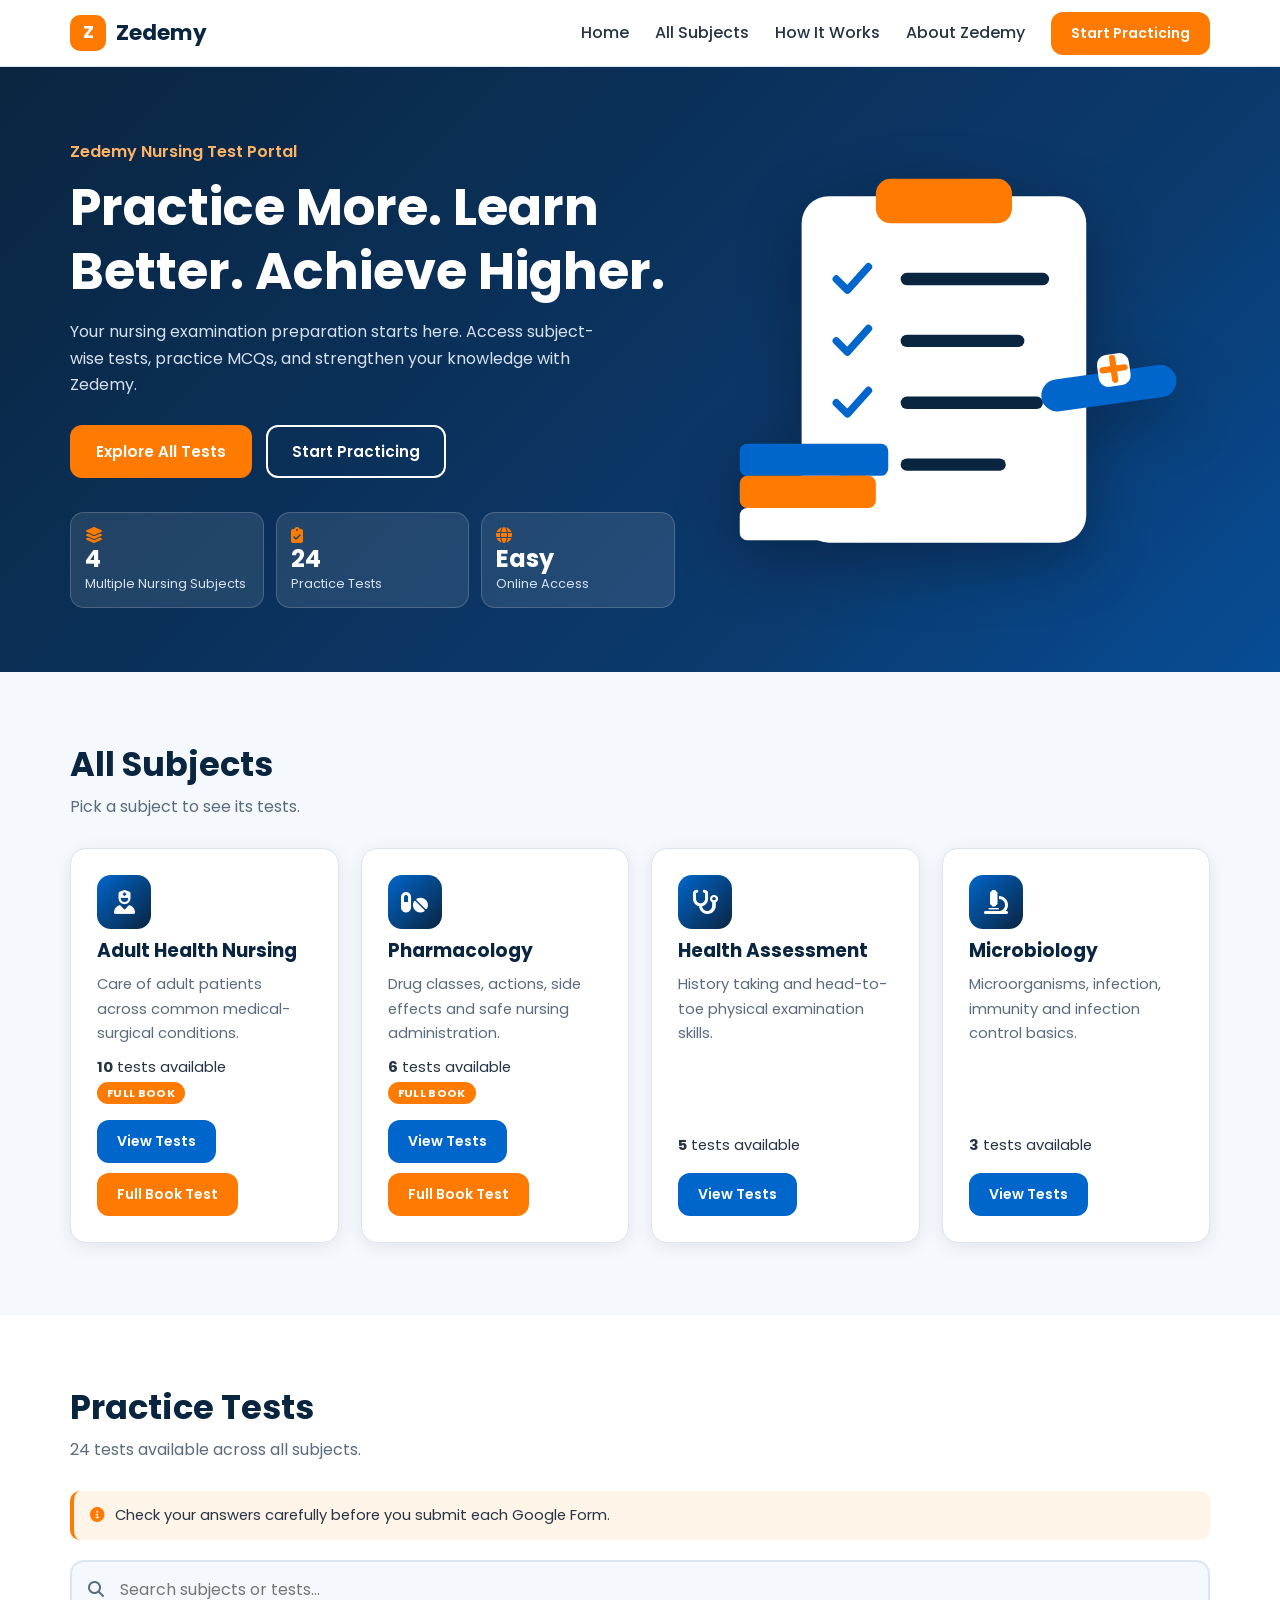
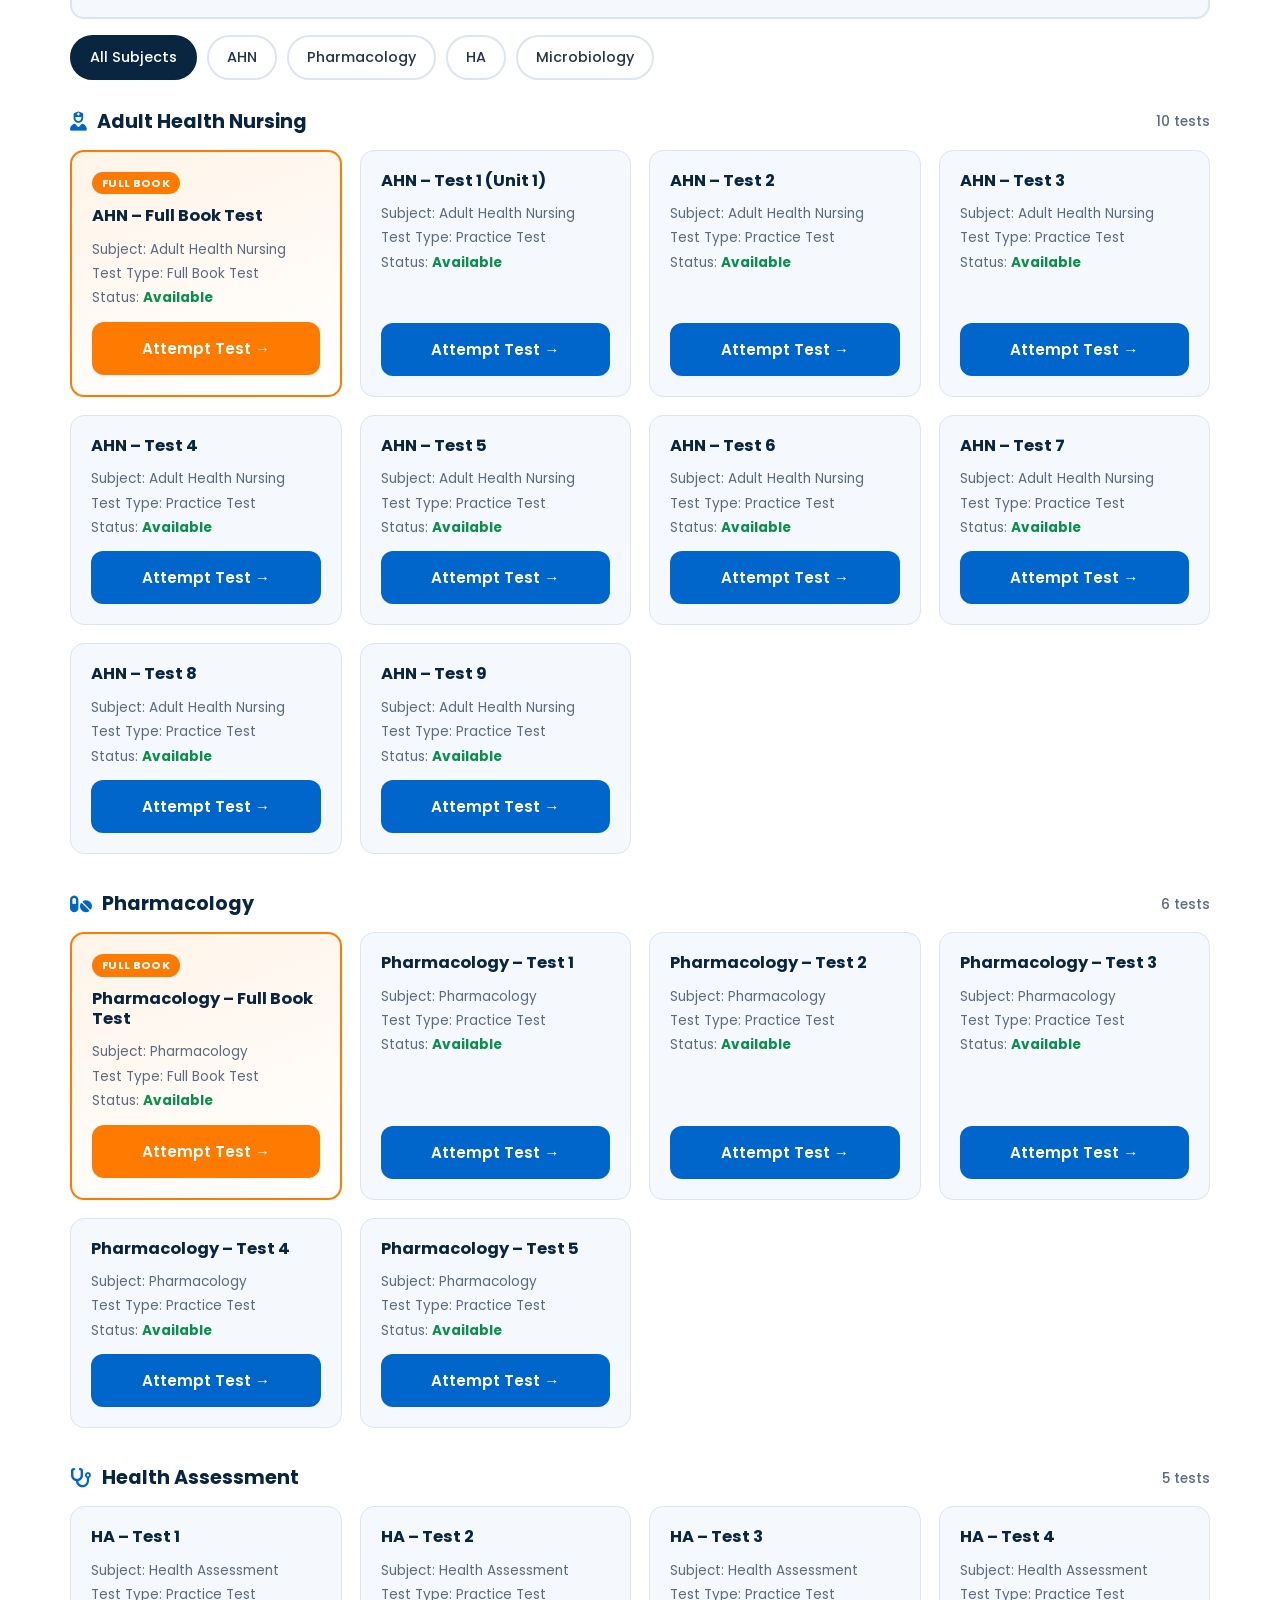
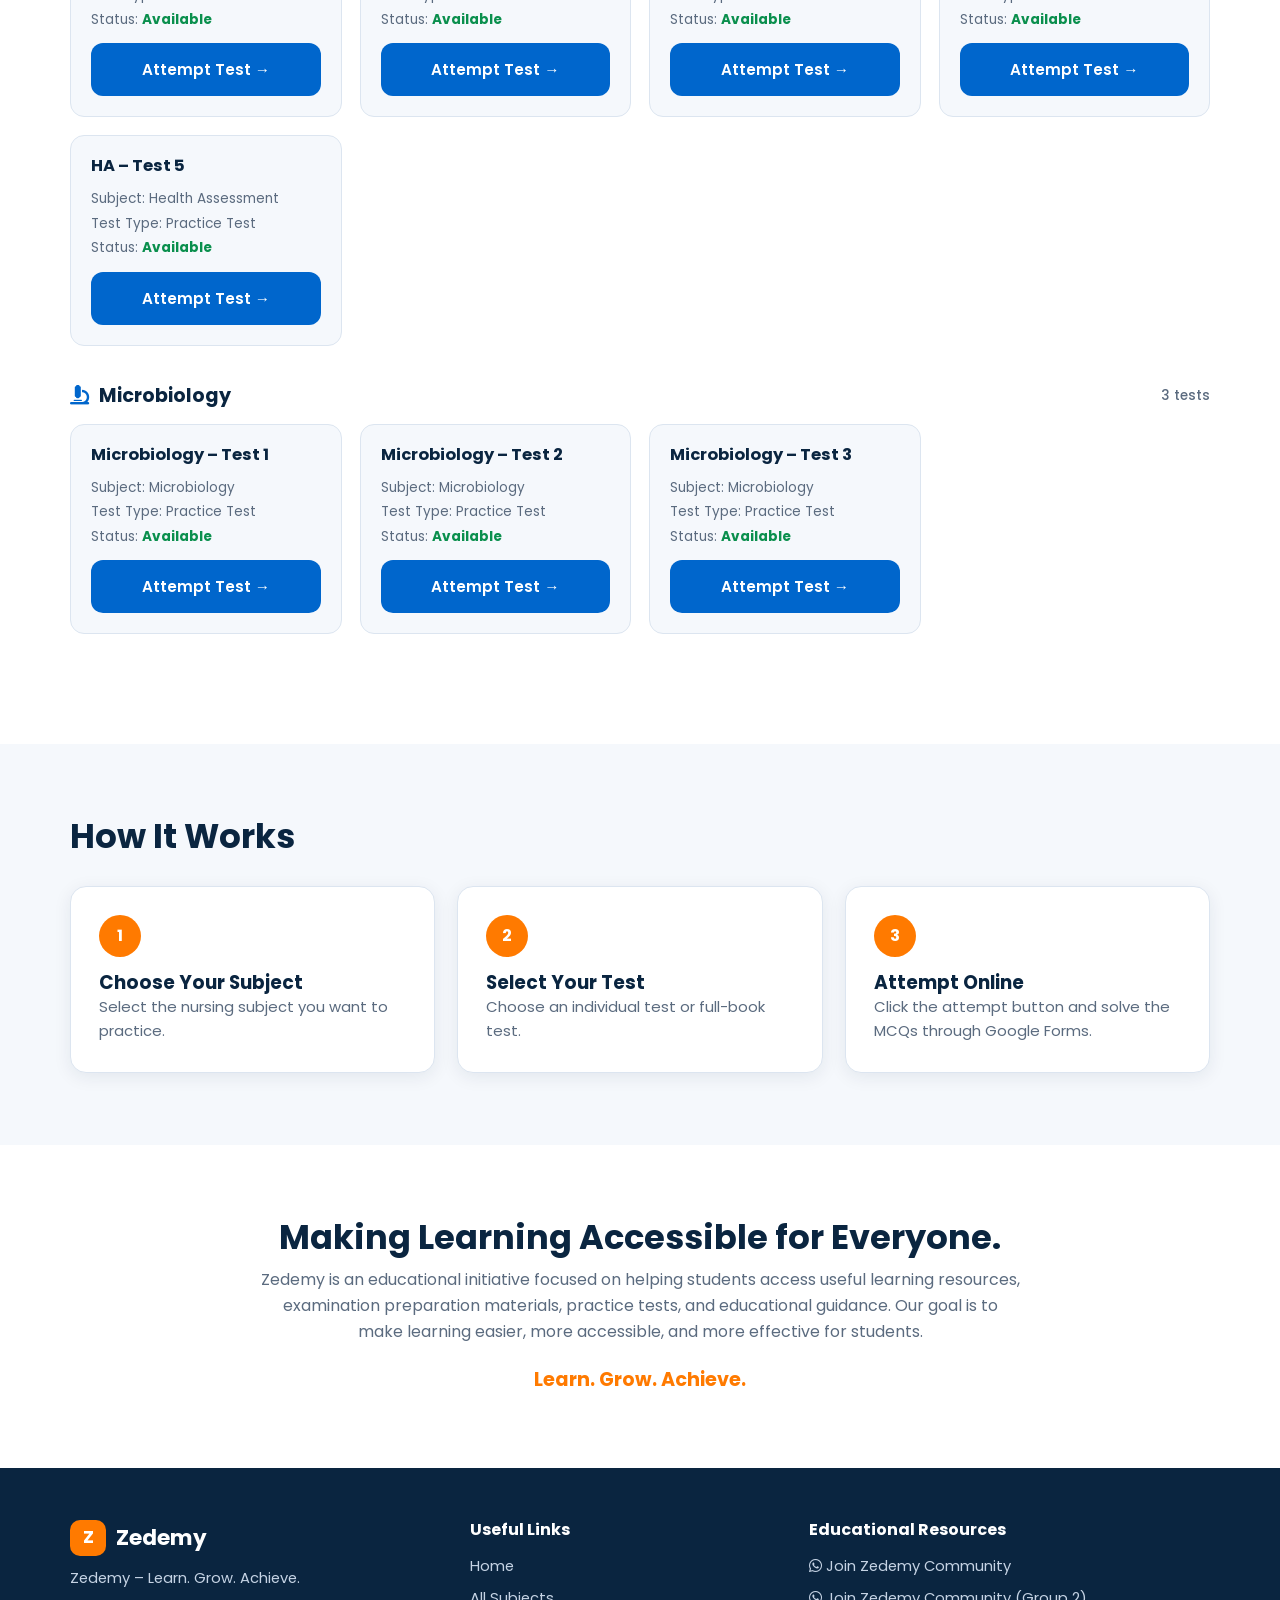
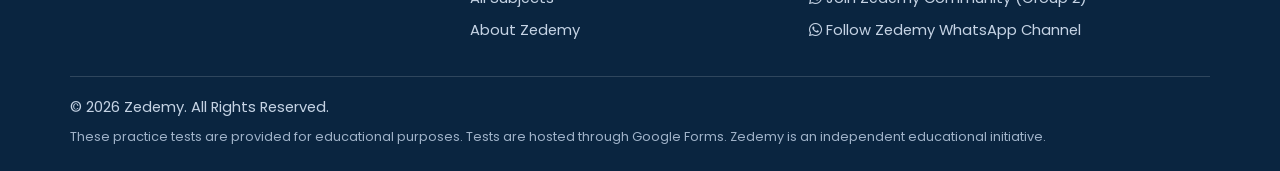
==== index.html @ 9803fc92 "Add files via upload" ====
<!DOCTYPE html>
<html lang="en">
<head>
<meta charset="UTF-8">
<meta name="viewport" content="width=device-width, initial-scale=1">
<title>Zedemy Nursing Test Portal | BS Nursing Practice MCQs</title>
<meta name="description" content="Zedemy Nursing Test Portal: subject-wise practice tests for BS Nursing students - Adult Health Nursing, Pharmacology, Health Assessment and Microbiology.">
<meta name="theme-color" content="#0A2540">
<link rel="preconnect" href="https://fonts.googleapis.com">
<link rel="preconnect" href="https://fonts.gstatic.com" crossorigin>
<link href="https://fonts.googleapis.com/css2?family=Poppins:wght@400;500;600;700&display=swap" rel="stylesheet">
<link rel="stylesheet" href="https://cdnjs.cloudflare.com/ajax/libs/font-awesome/6.5.1/css/all.min.css">
<link rel="stylesheet" href="style.css">
</head>
<body>

<!-- A. NAVIGATION -->
<header class="nav">
  <div class="container nav-inner">
    <a href="#home" class="logo" aria-label="Zedemy home"><span class="logo-mark">Z</span>Zedemy</a>
    <nav id="menu" class="menu" aria-label="Main">
      <a href="#home">Home</a>
      <a href="#subjects">All Subjects</a>
      <a href="#how">How It Works</a>
      <a href="#about">About Zedemy</a>
      <a href="#tests" class="btn btn-accent btn-sm">Start Practicing</a>
    </nav>
    <button id="menuBtn" class="menu-btn" aria-label="Open menu" aria-expanded="false" aria-controls="menu"><i class="fa-solid fa-bars"></i></button>
  </div>
</header>

<main>
<!-- B. HERO -->
<section id="home" class="hero">
  <div class="container hero-grid">
    <div>
      <p class="hero-tag">Zedemy Nursing Test Portal</p>
      <h1>Practice More. Learn Better. Achieve Higher.</h1>
      <p class="lead">Your nursing examination preparation starts here. Access subject-wise tests, practice MCQs, and strengthen your knowledge with Zedemy.</p>
      <div class="actions">
        <a href="#subjects" class="btn btn-accent">Explore All Tests</a>
        <a href="#tests" class="btn btn-ghost">Start Practicing</a>
      </div>
      <div class="stats">
        <div class="stat"><i class="fa-solid fa-layer-group"></i><b id="statSubjects">4</b><span>Multiple Nursing Subjects</span></div>
        <div class="stat"><i class="fa-solid fa-clipboard-check"></i><b id="statTests">0</b><span>Practice Tests</span></div>
        <div class="stat"><i class="fa-solid fa-globe"></i><b>Easy</b><span>Online Access</span></div>
      </div>
    </div>
    <!-- Hero illustration (inline SVG, no external image needed) -->
    <div class="hero-art" aria-hidden="true">
      <svg viewBox="0 0 400 340" role="img">
        <rect x="70" y="30" width="230" height="280" rx="22" fill="#fff"/>
        <rect x="130" y="16" width="110" height="36" rx="12" fill="#FF7A00"/>
        <g fill="#0A2540"><rect x="150" y="92" width="120" height="10" rx="5"/><rect x="150" y="142" width="100" height="10" rx="5"/><rect x="150" y="192" width="115" height="10" rx="5"/><rect x="150" y="242" width="85" height="10" rx="5"/></g>
        <g fill="none" stroke="#0066CC" stroke-width="6" stroke-linecap="round" stroke-linejoin="round"><path d="M98 97l9 9 17-19"/><path d="M98 147l9 9 17-19"/><path d="M98 197l9 9 17-19"/></g>
        <circle cx="111" cy="247" r="11" fill="none" stroke="#FF7A00" stroke-width="5"/>
        <g transform="translate(262 180)"><rect width="110" height="26" rx="13" fill="#0066CC" transform="rotate(-8)"/><rect x="48" y="-14" width="26" height="26" rx="8" fill="#fff" transform="rotate(-8)"/><path d="M52 -2h18M61 -11v18" stroke="#FF7A00" stroke-width="5" stroke-linecap="round" transform="rotate(-8)"/></g>
        <g transform="translate(20 230)"><rect width="120" height="26" rx="6" fill="#0066CC"/><rect y="26" width="110" height="26" rx="6" fill="#FF7A00"/><rect y="52" width="124" height="26" rx="6" fill="#fff"/></g>
      </svg>
    </div>
  </div>
</section>

<!-- C. SUBJECT DASHBOARD (cards rendered by script.js) -->
<section id="subjects" class="section">
  <div class="container">
    <h2>All Subjects</h2>
    <p class="section-sub">Pick a subject to see its tests.</p>
    <div id="subjectGrid" class="subject-grid"></div>
  </div>
</section>

<!-- D. TESTS + SEARCH + FILTERS -->
<section id="tests" class="section alt">
  <div class="container">
    <h2>Practice Tests</h2>
    <p class="section-sub"><span id="totalCount">0</span> tests available across all subjects.</p>
    <div class="notice"><i class="fa-solid fa-circle-info"></i> Check your answers carefully before you submit each Google Form.</div>
    <div class="search"><i class="fa-solid fa-magnifying-glass"></i>
      <input id="search" type="search" placeholder="Search subjects or tests..." aria-label="Search subjects or tests" autocomplete="off">
    </div>
    <div id="filters" class="filters" role="group" aria-label="Filter by subject"></div>
    <div id="testSections"></div>
    <div id="noResults" class="no-results" hidden>
      <i class="fa-regular fa-face-frown"></i>
      <p>No tests match your search. Try "AHN", "Pharmacology" or "Test 1", or choose All Subjects.</p>
      <button id="clearBtn" class="btn btn-accent btn-sm" type="button">Clear search</button>
    </div>
  </div>
</section>

<!-- 6. HOW IT WORKS -->
<section id="how" class="section">
  <div class="container">
    <h2>How It Works</h2>
    <div class="steps">
      <div class="step"><span class="num">1</span><h3>Choose Your Subject</h3><p>Select the nursing subject you want to practice.</p></div>
      <div class="step"><span class="num">2</span><h3>Select Your Test</h3><p>Choose an individual test or full-book test.</p></div>
      <div class="step"><span class="num">3</span><h3>Attempt Online</h3><p>Click the attempt button and solve the MCQs through Google Forms.</p></div>
    </div>
  </div>
</section>

<!-- 7. ABOUT -->
<section id="about" class="section about">
  <div class="container narrow">
    <h2>Making Learning Accessible for Everyone.</h2>
    <p>Zedemy is an educational initiative focused on helping students access useful learning resources, examination preparation materials, practice tests, and educational guidance. Our goal is to make learning easier, more accessible, and more effective for students.</p>
    <p class="about-tag">Learn. Grow. Achieve.</p>
  </div>
</section>
</main>

<!-- 8. FOOTER -->
<footer class="footer">
  <div class="container foot-grid">
    <div><a href="#home" class="logo light"><span class="logo-mark">Z</span>Zedemy</a><p>Zedemy – Learn. Grow. Achieve.</p></div>
    <div><h3>Useful Links</h3><a href="#home">Home</a><a href="#subjects">All Subjects</a><a href="#about">About Zedemy</a></div>
    <div><h3>Educational Resources</h3>
      <a href="https://chat.whatsapp.com/HtA13DGd42QGXbAGGZjSTF" target="_blank" rel="noopener noreferrer"><i class="fa-brands fa-whatsapp"></i> Join Zedemy Community</a>
      <a href="https://chat.whatsapp.com/F4L9KdHK7OZ0QPsqKY3s3s?s=cl&amp;p=a&amp;mlu=4&amp;ilr=4" target="_blank" rel="noopener noreferrer"><i class="fa-brands fa-whatsapp"></i> Join Zedemy Community (Group 2)</a>
      <a href="https://whatsapp.com/channel/0029VbCnusvGpLHQtKR0O72" target="_blank" rel="noopener noreferrer"><i class="fa-brands fa-whatsapp"></i> Follow Zedemy WhatsApp Channel</a>
    </div>
  </div>
  <div class="container foot-bottom">
    <p>© 2026 Zedemy. All Rights Reserved.</p>
    <p class="disclaimer">These practice tests are provided for educational purposes. Tests are hosted through Google Forms. Zedemy is an independent educational initiative.</p>
  </div>
</footer>

<button id="toTop" class="to-top" aria-label="Back to top" hidden><i class="fa-solid fa-arrow-up"></i></button>
<script src="script.js"></script>
</body>
</html>
---- style.css ----
/* =====================================================================
   ZEDEMY NURSING TEST PORTAL - style.css
   Edit colours here (change once, applies everywhere).
   ===================================================================== */
:root{
  --navy:#0A2540; --blue:#0066CC; --orange:#FF7A00; --bg:#F5F8FC;
  --white:#fff; --text:#263445; --line:#DCE5F0; --muted:#5B6B7F;
  --radius:16px; --shadow:0 4px 18px rgba(10,37,64,.08);
}
*{box-sizing:border-box;margin:0;padding:0}
html{scroll-behavior:smooth;scroll-padding-top:76px}
body{font-family:'Poppins',system-ui,sans-serif;color:var(--text);background:var(--bg);line-height:1.65}
a{color:inherit;text-decoration:none}
h1,h2,h3,h4{color:var(--navy);line-height:1.25}
.container{width:min(1140px,92%);margin-inline:auto}
.narrow{max-width:760px;text-align:center}
:focus-visible{outline:3px solid var(--orange);outline-offset:2px}

/* Buttons */
.btn{display:inline-flex;align-items:center;justify-content:center;gap:8px;padding:13px 24px;min-height:46px;border-radius:12px;font:600 .95rem 'Poppins',sans-serif;border:2px solid transparent;cursor:pointer;transition:transform .2s,background .2s,box-shadow .2s}
.btn:hover{transform:translateY(-2px)}
.btn-sm{padding:9px 18px;min-height:42px;font-size:.88rem}
.btn-block{width:100%}
.btn-primary{background:var(--blue);color:#fff}.btn-primary:hover{background:#0053a8}
.btn-accent{background:var(--orange);color:#fff}.btn-accent:hover{background:#e56c00}
.btn-ghost{border-color:#fff;color:#fff}.btn-ghost:hover{background:#fff;color:var(--navy)}

/* Navigation */
.nav{position:sticky;top:0;z-index:50;background:rgba(255,255,255,.96);backdrop-filter:blur(8px);border-bottom:1px solid var(--line)}
.nav-inner{display:flex;align-items:center;justify-content:space-between;height:66px}
.logo{display:flex;align-items:center;gap:10px;font-weight:700;font-size:1.35rem;color:var(--navy)}
.logo.light{color:#fff}
.logo-mark{display:grid;place-items:center;width:36px;height:36px;border-radius:10px;background:var(--orange);color:#fff;font-size:1.1rem}
.menu{display:flex;align-items:center;gap:26px;font-weight:500}
.menu a:not(.btn):hover{color:var(--blue)}
.menu-btn{display:none;background:none;border:0;font-size:1.5rem;color:var(--navy);width:46px;height:46px;cursor:pointer}

/* Hero */
.hero{background:linear-gradient(135deg,var(--navy) 0%,#0b3a6e 70%,var(--blue) 140%);color:#fff;padding:72px 0 64px}
.hero-grid{display:grid;grid-template-columns:1.1fr .9fr;gap:40px;align-items:center}
.hero h1{color:#fff;font-size:clamp(2rem,4.6vw,3.2rem);margin:10px 0 16px}
.hero-tag{color:#FFB366;font-weight:600}
.lead{color:#D6E2F0;max-width:540px;margin-bottom:26px}
.actions{display:flex;flex-wrap:wrap;gap:14px;margin-bottom:34px}
.stats{display:grid;grid-template-columns:repeat(3,1fr);gap:12px}
.stat{background:rgba(255,255,255,.1);border:1px solid rgba(255,255,255,.18);border-radius:14px;padding:14px;display:flex;flex-direction:column;gap:2px}
.stat i{color:var(--orange)}.stat b{font-size:1.5rem;line-height:1.2}.stat span{font-size:.8rem;color:#D6E2F0;line-height:1.35}
.hero-art svg{width:100%;height:auto;filter:drop-shadow(0 18px 30px rgba(0,0,0,.3))}

/* Sections */
.section{padding:72px 0}.section.alt{background:#fff}
.section h2{font-size:clamp(1.6rem,3vw,2.1rem);margin-bottom:8px}
.section-sub{color:var(--muted);margin-bottom:28px}

/* Subject cards */
.subject-grid{display:grid;grid-template-columns:repeat(auto-fit,minmax(250px,1fr));gap:22px}
.subject-card{background:#fff;border:1px solid var(--line);border-radius:var(--radius);padding:26px;box-shadow:var(--shadow);display:flex;flex-direction:column;gap:10px;transition:transform .25s,box-shadow .25s}
.subject-card:hover{transform:translateY(-5px);box-shadow:0 14px 30px rgba(10,37,64,.14)}
.icon{width:54px;height:54px;border-radius:14px;display:grid;place-items:center;font-size:1.5rem;color:#fff;background:linear-gradient(135deg,var(--blue),var(--navy))}
.subject-card p{font-size:.92rem;color:var(--muted)}
.subject-card .count{color:var(--text);margin-top:auto}
.card-actions{display:flex;flex-wrap:wrap;gap:10px;margin-top:6px}
.badge{display:inline-block;background:var(--orange);color:#fff;font-size:.7rem;font-weight:700;padding:2px 10px;border-radius:99px;letter-spacing:.03em}

/* Search / filters */
.notice{background:#FFF4E8;border-left:4px solid var(--orange);padding:12px 16px;border-radius:10px;font-size:.92rem;margin-bottom:20px}
.notice i{color:var(--orange);margin-right:6px}
.search{position:relative;margin-bottom:16px}
.search i{position:absolute;left:18px;top:50%;transform:translateY(-50%);color:var(--muted)}
.search input{width:100%;padding:15px 18px 15px 48px;font:1rem 'Poppins',sans-serif;border:2px solid var(--line);border-radius:14px;background:var(--bg);color:var(--text)}
.search input:focus{outline:none;border-color:var(--blue)}
.filters{display:flex;flex-wrap:wrap;gap:10px;margin-bottom:30px}
.chip{padding:10px 18px;min-height:42px;border-radius:99px;border:2px solid var(--line);background:#fff;font:500 .9rem 'Poppins',sans-serif;color:var(--text);cursor:pointer}
.chip:hover{border-color:var(--blue)}
.chip.active{background:var(--navy);border-color:var(--navy);color:#fff}

/* Test cards */
.test-group{margin-bottom:38px}
.group-title{display:flex;align-items:center;gap:10px;font-size:1.2rem;margin-bottom:16px}
.group-title i{color:var(--blue)}
.group-title span{margin-left:auto;font-size:.85rem;font-weight:500;color:var(--muted)}
.test-grid{display:grid;grid-template-columns:repeat(auto-fill,minmax(230px,1fr));gap:18px}
.test-card{position:relative;background:var(--bg);border:1px solid var(--line);border-radius:14px;padding:20px;display:flex;flex-direction:column;gap:12px}
.test-card:hover{border-color:var(--blue)}
.test-card h4{font-size:1.02rem}
.test-card ul{list-style:none;font-size:.85rem;color:var(--muted);display:grid;gap:2px;margin-bottom:auto}
.ok{color:#0a8f4d}
.test-card.full{background:linear-gradient(160deg,#FFF4E8,#fff);border:2px solid var(--orange)}
.test-card.full .badge{align-self:flex-start}

.no-results{text-align:center;padding:40px 10px;color:var(--muted)}
.no-results i{font-size:2.2rem;color:var(--orange);margin-bottom:10px}
.no-results p{margin-bottom:16px}

/* Steps / About */
.steps{display:grid;grid-template-columns:repeat(auto-fit,minmax(230px,1fr));gap:22px;margin-top:28px}
.step{background:#fff;border:1px solid var(--line);border-radius:var(--radius);padding:28px;box-shadow:var(--shadow)}
.num{display:grid;place-items:center;width:42px;height:42px;border-radius:50%;background:var(--orange);color:#fff;font-weight:700;margin-bottom:14px}
.step p{color:var(--muted);font-size:.93rem}
.about{background:#fff}
.about p{color:var(--muted)}
.about-tag{margin-top:18px;font-weight:700;font-size:1.2rem;color:var(--orange)!important}

/* Footer */
.footer{background:var(--navy);color:#C5D3E4;padding:52px 0 24px;font-size:.92rem}
.foot-grid{display:grid;grid-template-columns:1.2fr 1fr 1.3fr;gap:30px;margin-bottom:30px}
.footer h3{color:#fff;font-size:1rem;margin-bottom:10px}
.footer a:not(.logo){display:block;padding:4px 0}
.footer a:not(.logo):hover{color:var(--orange)}
.footer .logo{margin-bottom:10px}
.foot-bottom{border-top:1px solid rgba(255,255,255,.15);padding-top:18px}
.disclaimer{font-size:.8rem;margin-top:6px;color:#9FB2C8}

.to-top{position:fixed;right:18px;bottom:18px;width:48px;height:48px;border-radius:50%;border:0;background:var(--orange);color:#fff;font-size:1.1rem;cursor:pointer;box-shadow:var(--shadow);z-index:40}
.to-top[hidden]{display:none}

/* Responsive */
@media(max-width:860px){
  .hero-grid{grid-template-columns:1fr}.hero-art{max-width:380px;margin-inline:auto}
  .foot-grid{grid-template-columns:1fr}
  .menu-btn{display:block}
  .menu{position:absolute;top:66px;left:0;right:0;background:#fff;flex-direction:column;align-items:stretch;gap:0;padding:8px 4%;border-bottom:1px solid var(--line);display:none}
  .menu.open{display:flex}
  .menu a{padding:13px 4px}.menu .btn{margin:8px 0;color:#fff}
}
@media(max-width:480px){.stats{grid-template-columns:1fr}.section{padding:52px 0}.hero{padding:48px 0}}
@media(prefers-reduced-motion:reduce){*{transition:none!important;scroll-behavior:auto!important}}
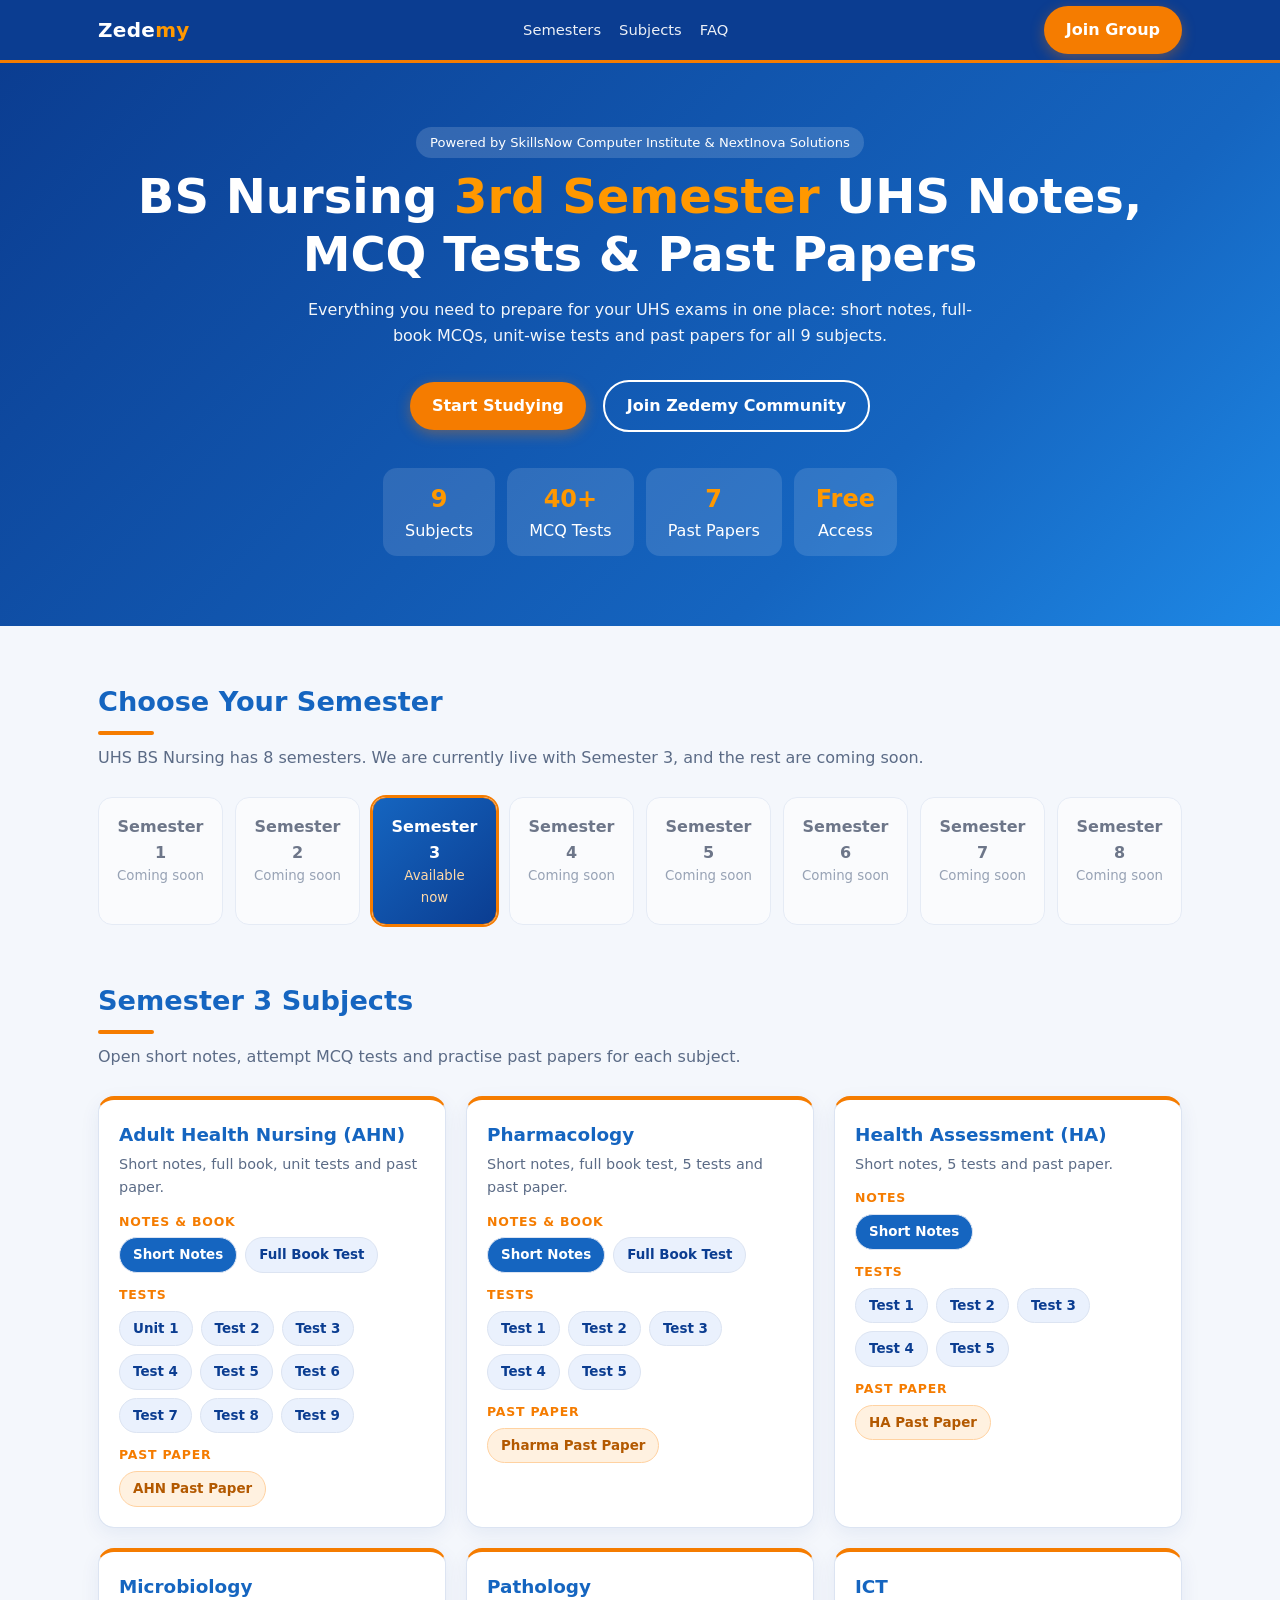
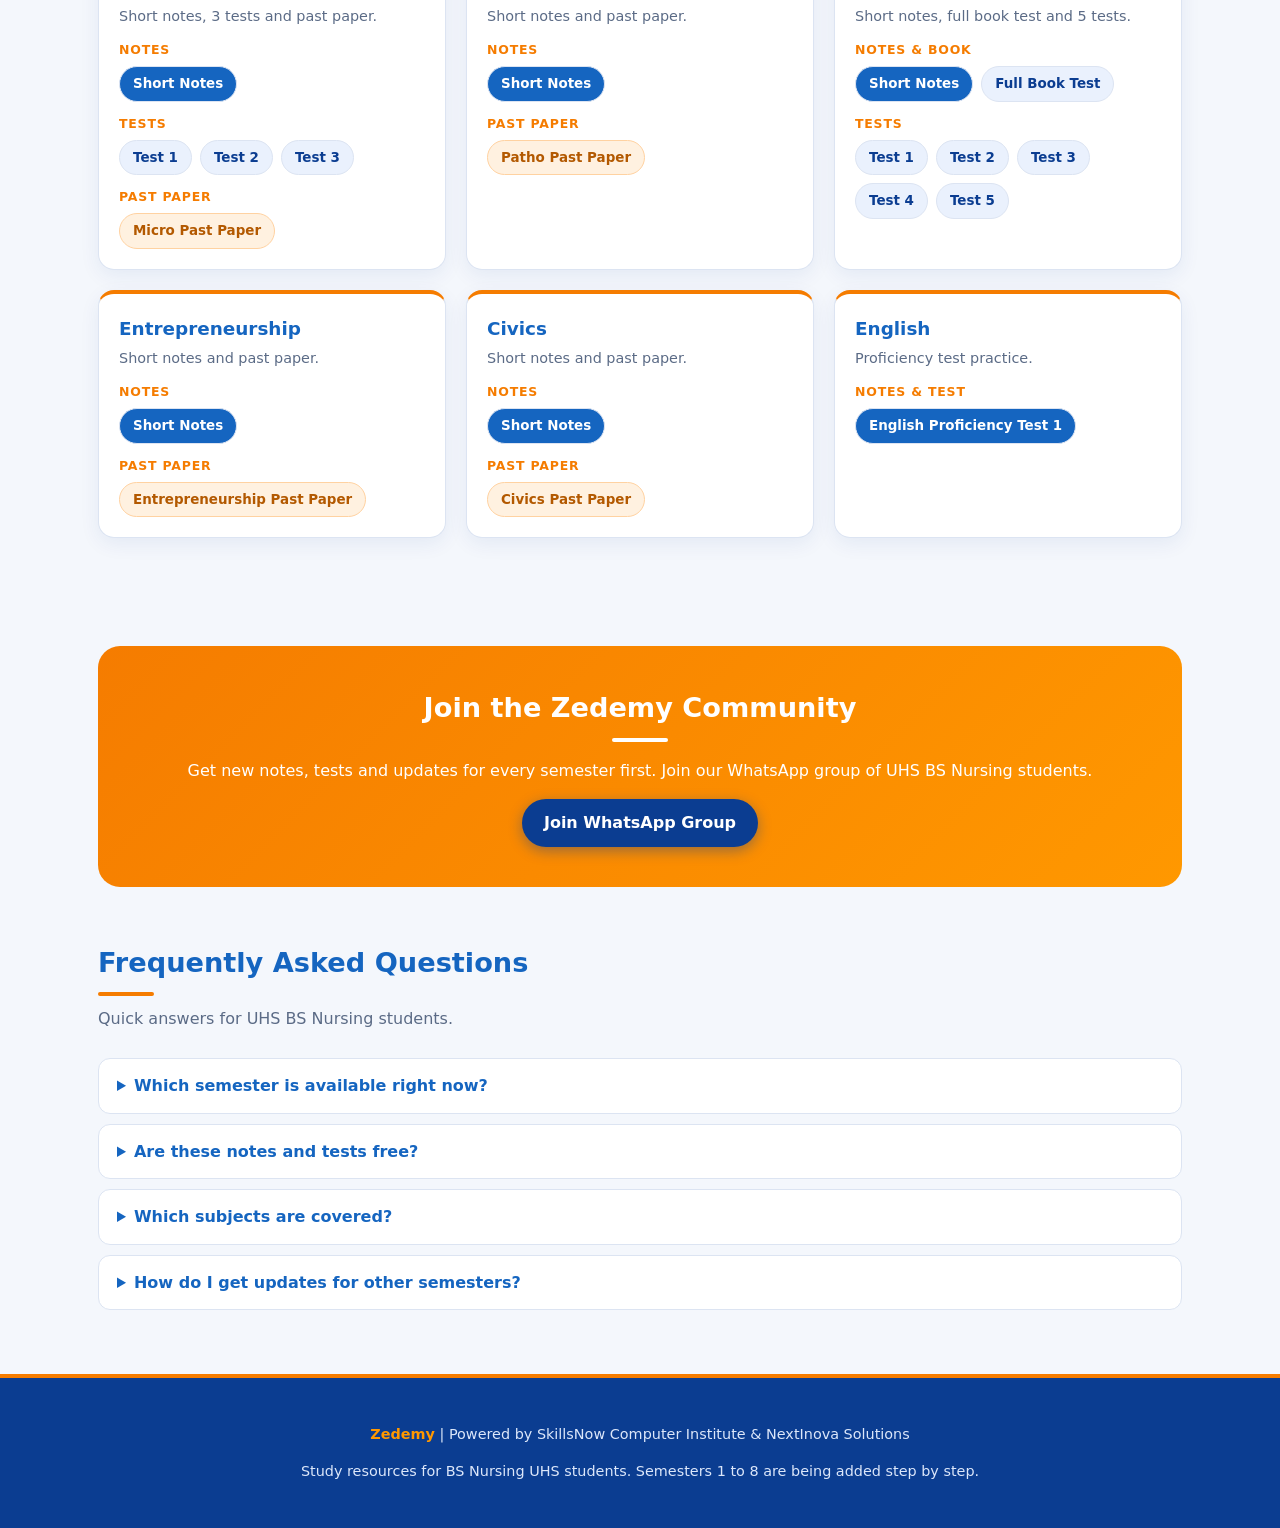
==== commit 1e62465a: "Update index.html" ====
--- a/index.html
+++ b/index.html
@@ -1,135 +1,167 @@
 <!DOCTYPE html>
 <html lang="en">
 <head>
-<meta charset="UTF-8">
-<meta name="viewport" content="width=device-width, initial-scale=1">
-<title>Zedemy Nursing Test Portal | BS Nursing Practice MCQs</title>
-<meta name="description" content="Zedemy Nursing Test Portal: subject-wise practice tests for BS Nursing students - Adult Health Nursing, Pharmacology, Health Assessment and Microbiology.">
-<meta name="theme-color" content="#0A2540">
-<link rel="preconnect" href="https://fonts.googleapis.com">
-<link rel="preconnect" href="https://fonts.gstatic.com" crossorigin>
-<link href="https://fonts.googleapis.com/css2?family=Poppins:wght@400;500;600;700&display=swap" rel="stylesheet">
-<link rel="stylesheet" href="https://cdnjs.cloudflare.com/ajax/libs/font-awesome/6.5.1/css/all.min.css">
-<link rel="stylesheet" href="style.css">
+<meta charset="utf-8">
+<meta name="viewport" content="width=device-width, initial-scale=1, viewport-fit=cover">
+<title>BS Nursing 3rd Semester UHS Notes, MCQ Tests & Past Papers | Zedemy</title>
+<meta name="description" content="Free BS Nursing 3rd semester UHS short notes, full-book MCQ tests, unit tests and past papers for Pathology, Pharmacology, Microbiology, AHN, Health Assessment, ICT, Entrepreneurship, Civics and English. By Zedemy.">
+<meta name="keywords" content="BS Nursing 3rd semester UHS, UHS nursing notes, nursing MCQs, AHN notes, pharmacology MCQs, microbiology MCQs, pathology notes, nursing past papers, Zedemy">
+<meta name="robots" content="index, follow">
+<meta name="theme-color" content="#0B3D91">
+<meta property="og:type" content="website">
+<meta property="og:title" content="BS Nursing 3rd Semester UHS Notes, Tests & Past Papers | Zedemy">
+<meta property="og:description" content="Short notes, MCQ tests and past papers for all 3rd semester UHS BS Nursing subjects, in one place.">
+<meta name="twitter:card" content="summary">
+<link rel="icon" href="data:image/svg+xml,<svg xmlns=%22http://www.w3.org/2000/svg%22 viewBox=%220 0 100 100%22><text y=%22.9em%22 font-size=%2290%22>🎓</text></svg>">
+<script type="application/ld+json">{"@context":"https://schema.org","@type":"EducationalOrganization","name":"Zedemy","description":"Zedemy, powered by SkillsNow Computer Institute & NextInova Solutions, offers free study resources for BS Nursing UHS students.","url":"https://chat.whatsapp.com/F4L9KdHK7OZ0QPsqKY3s3s"}</script>
+<style>
+:root{--blue:#0B3D91;--blue2:#1565C0;--orange:#F57C00;--orange2:#FF9800;--bg:#F4F7FC;--card:#fff;--text:#14213D;--muted:#5B6B86;--line:#DCE4F2;--chip:#EAF1FD;--chipt:#0B3D91;box-sizing:border-box;padding-top:env(safe-area-inset-top,0px);padding-bottom:env(safe-area-inset-bottom,0px);color-scheme:light}
+@media(prefers-color-scheme:dark){:root:not([data-theme="light"]){--bg:#0A1426;--card:#111F3A;--text:#EAF0FB;--muted:#9FB0CF;--line:#223559;--chip:#182B50;--chipt:#9CC2FF;--blue:#0A2A66;color-scheme:dark}}
+:root[data-theme="dark"]{--bg:#0A1426;--card:#111F3A;--text:#EAF0FB;--muted:#9FB0CF;--line:#223559;--chip:#182B50;--chipt:#9CC2FF;--blue:#0A2A66;color-scheme:dark}
+html{scroll-padding-top:calc(70px + env(safe-area-inset-top,0px));scroll-behavior:smooth}
+*{box-sizing:border-box}
+body{margin:0;background:var(--bg);color:var(--text);font:16px/1.6 "Segoe UI",system-ui,-apple-system,Roboto,Arial,sans-serif}
+a{text-decoration:none;color:inherit}
+body::before{content:"";position:fixed;inset:0 0 auto;height:env(safe-area-inset-top,0px);background:var(--blue);z-index:10}
+header{position:sticky;top:env(safe-area-inset-top,0px);z-index:11;background:var(--blue);color:#fff;border-bottom:3px solid var(--orange)}
+.wrap{max-width:1120px;margin:0 auto;padding:0 18px}
+.nav{display:flex;align-items:center;justify-content:space-between;height:60px;gap:12px}
+.logo{font-weight:800;font-size:1.25rem;letter-spacing:.3px}.logo span{color:var(--orange2)}
+nav a{margin-left:18px;font-size:.92rem;opacity:.92}nav a:hover{color:var(--orange2)}
+.btn{display:inline-block;background:var(--orange);color:#fff;font-weight:700;padding:11px 22px;border-radius:999px;box-shadow:0 4px 14px rgba(245,124,0,.35);transition:.2s}
+.btn:hover{background:var(--orange2);transform:translateY(-2px)}
+.btn.ghost{background:transparent;border:2px solid #fff;box-shadow:none}
+.hero{background:linear-gradient(135deg,#0B3D91,#1565C0 70%,#1E88E5);color:#fff;padding:64px 0 70px;text-align:center}
+.hero h1{font-size:clamp(1.8rem,4.6vw,3rem);line-height:1.2;margin:10px 0 14px}
+.hero h1 em{font-style:normal;color:var(--orange2)}
+.hero p{max-width:680px;margin:0 auto 26px;opacity:.95}
+.badge{display:inline-block;background:rgba(255,255,255,.15);padding:5px 14px;border-radius:999px;font-size:.82rem}
+.hero .btn{margin:6px}
+.stats{display:flex;flex-wrap:wrap;justify-content:center;gap:12px;margin-top:30px}
+.stats div{background:rgba(255,255,255,.12);border-radius:14px;padding:12px 22px}
+.stats b{display:block;font-size:1.5rem;color:var(--orange2)}
+section{padding:54px 0}
+h2{font-size:1.7rem;margin:0 0 6px;color:var(--blue2)}
+h2::after{content:"";display:block;width:56px;height:4px;background:var(--orange);border-radius:4px;margin-top:8px}
+.sub{color:var(--muted);margin:10px 0 26px}
+.sem{display:grid;grid-template-columns:repeat(auto-fit,minmax(120px,1fr));gap:12px}
+.sem div{background:var(--card);border:1px solid var(--line);border-radius:14px;padding:16px;text-align:center;font-weight:700}
+.sem small{display:block;font-weight:500;color:var(--muted)}
+.sem .on{background:linear-gradient(135deg,var(--blue2),var(--blue));color:#fff;border-color:var(--orange);box-shadow:0 0 0 2px var(--orange)}
+.sem .on small{color:#FFD9A8}
+.sem .off{opacity:.6}
+.grid{display:grid;grid-template-columns:repeat(auto-fill,minmax(310px,1fr));gap:20px}
+.card{background:var(--card);border:1px solid var(--line);border-top:4px solid var(--orange);border-radius:16px;padding:20px;box-shadow:0 6px 20px rgba(11,61,145,.07)}
+.card h3{margin:0 0 4px;color:var(--blue2);font-size:1.15rem}
+.card p{margin:0 0 12px;color:var(--muted);font-size:.9rem}
+.card h4{margin:12px 0 6px;font-size:.78rem;text-transform:uppercase;letter-spacing:.8px;color:var(--orange)}
+.row{display:flex;flex-wrap:wrap;gap:8px}
+.chip{background:var(--chip);color:var(--chipt);padding:6px 13px;border-radius:999px;font-size:.84rem;font-weight:600;border:1px solid var(--line);transition:.15s}
+.chip:hover{background:var(--orange);color:#fff;border-color:var(--orange)}
+.chip.main{background:var(--blue2);color:#fff}
+.chip.paper{background:#FFF1E0;color:#B35900;border-color:#FFD2A1}
+.join{background:linear-gradient(135deg,#F57C00,#FF9800);color:#fff;text-align:center;border-radius:22px;padding:40px 22px}
+.join h2{color:#fff}.join h2::after{background:#fff;margin:8px auto 0}
+.join .btn{background:var(--blue);box-shadow:0 4px 14px rgba(11,61,145,.4)}
+.faq details{background:var(--card);border:1px solid var(--line);border-radius:12px;padding:14px 18px;margin-bottom:10px}
+.faq summary{cursor:pointer;font-weight:700;color:var(--blue2)}
+footer{background:var(--blue);color:#DCE7FA;text-align:center;padding:30px 18px;border-top:4px solid var(--orange);font-size:.9rem}
+footer b{color:var(--orange2)}
+@media(max-width:680px){nav{display:none}}
+</style>
 </head>
 <body>
+<header><div class="wrap nav">
+<a class="logo" href="#top">Zede<span>my</span></a>
+<nav><a href="#semesters">Semesters</a><a href="#subjects">Subjects</a><a href="#faq">FAQ</a></nav>
+<a class="btn" href="https://chat.whatsapp.com/F4L9KdHK7OZ0QPsqKY3s3s?s=cl&amp;p=a&amp;iam=2" target="_blank" rel="noopener">Join Group</a>
+</div></header>
 
-<!-- A. NAVIGATION -->
-<header class="nav">
-  <div class="container nav-inner">
-    <a href="#home" class="logo" aria-label="Zedemy home"><span class="logo-mark">Z</span>Zedemy</a>
-    <nav id="menu" class="menu" aria-label="Main">
-      <a href="#home">Home</a>
-      <a href="#subjects">All Subjects</a>
-      <a href="#how">How It Works</a>
-      <a href="#about">About Zedemy</a>
-      <a href="#tests" class="btn btn-accent btn-sm">Start Practicing</a>
-    </nav>
-    <button id="menuBtn" class="menu-btn" aria-label="Open menu" aria-expanded="false" aria-controls="menu"><i class="fa-solid fa-bars"></i></button>
-  </div>
-</header>
+<main id="top">
+<div class="hero"><div class="wrap">
+<span class="badge">Powered by SkillsNow Computer Institute &amp; NextInova Solutions</span>
+<h1>BS Nursing <em>3rd Semester</em> UHS Notes, MCQ Tests &amp; Past Papers</h1>
+<p>Everything you need to prepare for your UHS exams in one place: short notes, full-book MCQs, unit-wise tests and past papers for all 9 subjects.</p>
+<a class="btn" href="#subjects">Start Studying</a>
+<a class="btn ghost" href="https://chat.whatsapp.com/F4L9KdHK7OZ0QPsqKY3s3s?s=cl&amp;p=a&amp;iam=2" target="_blank" rel="noopener">Join Zedemy Community</a>
+<div class="stats"><div><b>9</b>Subjects</div><div><b>40+</b>MCQ Tests</div><div><b>7</b>Past Papers</div><div><b>Free</b>Access</div></div>
+</div></div>
 
-<main>
-<!-- B. HERO -->
-<section id="home" class="hero">
-  <div class="container hero-grid">
-    <div>
-      <p class="hero-tag">Zedemy Nursing Test Portal</p>
-      <h1>Practice More. Learn Better. Achieve Higher.</h1>
-      <p class="lead">Your nursing examination preparation starts here. Access subject-wise tests, practice MCQs, and strengthen your knowledge with Zedemy.</p>
-      <div class="actions">
-        <a href="#subjects" class="btn btn-accent">Explore All Tests</a>
-        <a href="#tests" class="btn btn-ghost">Start Practicing</a>
-      </div>
-      <div class="stats">
-        <div class="stat"><i class="fa-solid fa-layer-group"></i><b id="statSubjects">4</b><span>Multiple Nursing Subjects</span></div>
-        <div class="stat"><i class="fa-solid fa-clipboard-check"></i><b id="statTests">0</b><span>Practice Tests</span></div>
-        <div class="stat"><i class="fa-solid fa-globe"></i><b>Easy</b><span>Online Access</span></div>
-      </div>
-    </div>
-    <!-- Hero illustration (inline SVG, no external image needed) -->
-    <div class="hero-art" aria-hidden="true">
-      <svg viewBox="0 0 400 340" role="img">
-        <rect x="70" y="30" width="230" height="280" rx="22" fill="#fff"/>
-        <rect x="130" y="16" width="110" height="36" rx="12" fill="#FF7A00"/>
-        <g fill="#0A2540"><rect x="150" y="92" width="120" height="10" rx="5"/><rect x="150" y="142" width="100" height="10" rx="5"/><rect x="150" y="192" width="115" height="10" rx="5"/><rect x="150" y="242" width="85" height="10" rx="5"/></g>
-        <g fill="none" stroke="#0066CC" stroke-width="6" stroke-linecap="round" stroke-linejoin="round"><path d="M98 97l9 9 17-19"/><path d="M98 147l9 9 17-19"/><path d="M98 197l9 9 17-19"/></g>
-        <circle cx="111" cy="247" r="11" fill="none" stroke="#FF7A00" stroke-width="5"/>
-        <g transform="translate(262 180)"><rect width="110" height="26" rx="13" fill="#0066CC" transform="rotate(-8)"/><rect x="48" y="-14" width="26" height="26" rx="8" fill="#fff" transform="rotate(-8)"/><path d="M52 -2h18M61 -11v18" stroke="#FF7A00" stroke-width="5" stroke-linecap="round" transform="rotate(-8)"/></g>
-        <g transform="translate(20 230)"><rect width="120" height="26" rx="6" fill="#0066CC"/><rect y="26" width="110" height="26" rx="6" fill="#FF7A00"/><rect y="52" width="124" height="26" rx="6" fill="#fff"/></g>
-      </svg>
-    </div>
-  </div>
-</section>
+<section id="semesters"><div class="wrap">
+<h2>Choose Your Semester</h2>
+<p class="sub">UHS BS Nursing has 8 semesters. We are currently live with Semester 3, and the rest are coming soon.</p>
+<div class="sem">
+<div class="off">Semester 1<small>Coming soon</small></div>
+<div class="off">Semester 2<small>Coming soon</small></div>
+<a class="on" href="#subjects" style="border-radius:14px;padding:16px;text-align:center;font-weight:700;border:1px solid var(--orange)">Semester 3<small>Available now</small></a>
+<div class="off">Semester 4<small>Coming soon</small></div>
+<div class="off">Semester 5<small>Coming soon</small></div>
+<div class="off">Semester 6<small>Coming soon</small></div>
+<div class="off">Semester 7<small>Coming soon</small></div>
+<div class="off">Semester 8<small>Coming soon</small></div>
+</div></div></section>
 
-<!-- C. SUBJECT DASHBOARD (cards rendered by script.js) -->
-<section id="subjects" class="section">
-  <div class="container">
-    <h2>All Subjects</h2>
-    <p class="section-sub">Pick a subject to see its tests.</p>
-    <div id="subjectGrid" class="subject-grid"></div>
-  </div>
-</section>
+<section id="subjects" style="padding-top:0"><div class="wrap">
+<h2>Semester 3 Subjects</h2>
+<p class="sub">Open short notes, attempt MCQ tests and practise past papers for each subject.</p>
+<div class="grid">
 
-<!-- D. TESTS + SEARCH + FILTERS -->
-<section id="tests" class="section alt">
-  <div class="container">
-    <h2>Practice Tests</h2>
-    <p class="section-sub"><span id="totalCount">0</span> tests available across all subjects.</p>
-    <div class="notice"><i class="fa-solid fa-circle-info"></i> Check your answers carefully before you submit each Google Form.</div>
-    <div class="search"><i class="fa-solid fa-magnifying-glass"></i>
-      <input id="search" type="search" placeholder="Search subjects or tests..." aria-label="Search subjects or tests" autocomplete="off">
-    </div>
-    <div id="filters" class="filters" role="group" aria-label="Filter by subject"></div>
-    <div id="testSections"></div>
-    <div id="noResults" class="no-results" hidden>
-      <i class="fa-regular fa-face-frown"></i>
-      <p>No tests match your search. Try "AHN", "Pharmacology" or "Test 1", or choose All Subjects.</p>
-      <button id="clearBtn" class="btn btn-accent btn-sm" type="button">Clear search</button>
-    </div>
-  </div>
-</section>
+<article class="card"><h3>Adult Health Nursing (AHN)</h3><p>Short notes, full book, unit tests and past paper.</p>
+<h4>Notes &amp; Book</h4><div class="row"><a class="chip main" href="https://drive.google.com/file/d/1iaJAniMZ0S2jGeTK5K5_R0zB4FW2uABl/view?usp=drive_link" target="_blank" rel="noopener">Short Notes</a><a class="chip" href="https://forms.gle/ckEfEEaADFMU6NzG7" target="_blank" rel="noopener">Full Book Test</a></div>
+<h4>Tests</h4><div class="row"><a class="chip" href="https://forms.gle/M9rejJ7P3MgDDNJm6" target="_blank" rel="noopener">Unit 1</a><a class="chip" href="https://forms.gle/kq2D6AGX8ggjhLg96" target="_blank" rel="noopener">Test 2</a><a class="chip" href="https://forms.gle/AcvwiwCHca6vq6Ej8" target="_blank" rel="noopener">Test 3</a><a class="chip" href="https://forms.gle/FCnCFg9q7bfFmd5EA" target="_blank" rel="noopener">Test 4</a><a class="chip" href="https://forms.gle/FoqVXt1LLUKEErYM9" target="_blank" rel="noopener">Test 5</a><a class="chip" href="https://forms.gle/k8JMD2YzTXhb6ztZ6" target="_blank" rel="noopener">Test 6</a><a class="chip" href="https://forms.gle/xKr9czMZpMvY7nmE7" target="_blank" rel="noopener">Test 7</a><a class="chip" href="https://forms.gle/PsTFv8Ve2LSMjKXp8" target="_blank" rel="noopener">Test 8</a><a class="chip" href="https://forms.gle/3eTm9ab79uQ2NH4NA" target="_blank" rel="noopener">Test 9</a></div>
+<h4>Past Paper</h4><div class="row"><a class="chip paper" href="https://forms.gle/BYvDPzrBfVFieDzVA" target="_blank" rel="noopener">AHN Past Paper</a></div></article>
 
-<!-- 6. HOW IT WORKS -->
-<section id="how" class="section">
-  <div class="container">
-    <h2>How It Works</h2>
-    <div class="steps">
-      <div class="step"><span class="num">1</span><h3>Choose Your Subject</h3><p>Select the nursing subject you want to practice.</p></div>
-      <div class="step"><span class="num">2</span><h3>Select Your Test</h3><p>Choose an individual test or full-book test.</p></div>
-      <div class="step"><span class="num">3</span><h3>Attempt Online</h3><p>Click the attempt button and solve the MCQs through Google Forms.</p></div>
-    </div>
-  </div>
-</section>
+<article class="card"><h3>Pharmacology</h3><p>Short notes, full book test, 5 tests and past paper.</p>
+<h4>Notes &amp; Book</h4><div class="row"><a class="chip main" href="https://drive.google.com/file/d/1xzstqBJcZIleLVSF5OdiDh5GWeA4gZhN/view?usp=drive_link" target="_blank" rel="noopener">Short Notes</a><a class="chip" href="https://forms.gle/GA4x8JgwnTjwoq348" target="_blank" rel="noopener">Full Book Test</a></div>
+<h4>Tests</h4><div class="row"><a class="chip" href="https://forms.gle/efUCmCN9gWwZsHc37" target="_blank" rel="noopener">Test 1</a><a class="chip" href="https://forms.gle/13EP3KzPnd1JMA7W6" target="_blank" rel="noopener">Test 2</a><a class="chip" href="https://forms.gle/9PQByYP6KnaD3LUTA" target="_blank" rel="noopener">Test 3</a><a class="chip" href="https://forms.gle/fF8VXgKx47PdX9dE6" target="_blank" rel="noopener">Test 4</a><a class="chip" href="https://forms.gle/g2fT4rGyZ1VBpMah9" target="_blank" rel="noopener">Test 5</a></div>
+<h4>Past Paper</h4><div class="row"><a class="chip paper" href="https://forms.gle/cnWhkeDY4PxLjwxJ6" target="_blank" rel="noopener">Pharma Past Paper</a></div></article>
 
-<!-- 7. ABOUT -->
-<section id="about" class="section about">
-  <div class="container narrow">
-    <h2>Making Learning Accessible for Everyone.</h2>
-    <p>Zedemy is an educational initiative focused on helping students access useful learning resources, examination preparation materials, practice tests, and educational guidance. Our goal is to make learning easier, more accessible, and more effective for students.</p>
-    <p class="about-tag">Learn. Grow. Achieve.</p>
-  </div>
-</section>
+<article class="card"><h3>Health Assessment (HA)</h3><p>Short notes, 5 tests and past paper.</p>
+<h4>Notes</h4><div class="row"><a class="chip main" href="https://drive.google.com/file/d/1sEzss-cV4IrKcfQjsDYtf8R2HyiJnTq8/view?usp=sharing" target="_blank" rel="noopener">Short Notes</a></div>
+<h4>Tests</h4><div class="row"><a class="chip" href="https://forms.gle/T3CTas9FgcPULF887" target="_blank" rel="noopener">Test 1</a><a class="chip" href="https://forms.gle/ajEULnMrd3BEyzkJ9" target="_blank" rel="noopener">Test 2</a><a class="chip" href="https://forms.gle/H42jn9vPB2XQZh6z9" target="_blank" rel="noopener">Test 3</a><a class="chip" href="https://forms.gle/HWAtP8edY9vqF7AZ7" target="_blank" rel="noopener">Test 4</a><a class="chip" href="https://forms.gle/n7xC9rHReistDEGo7" target="_blank" rel="noopener">Test 5</a></div>
+<h4>Past Paper</h4><div class="row"><a class="chip paper" href="https://forms.gle/CwSBMmF9FvC2uKaQ8" target="_blank" rel="noopener">HA Past Paper</a></div></article>
+
+<article class="card"><h3>Microbiology</h3><p>Short notes, 3 tests and past paper.</p>
+<h4>Notes</h4><div class="row"><a class="chip main" href="https://drive.google.com/file/d/1BAgMOII8FAps855kjIgvWQe3g5MTJJIq/view?usp=drive_link" target="_blank" rel="noopener">Short Notes</a></div>
+<h4>Tests</h4><div class="row"><a class="chip" href="https://forms.gle/eKBkfjYPLzeQtVHK7" target="_blank" rel="noopener">Test 1</a><a class="chip" href="https://forms.gle/3oz8PgApv2MZNwET7" target="_blank" rel="noopener">Test 2</a><a class="chip" href="https://forms.gle/JDkjbN8UpT7cyy9w7" target="_blank" rel="noopener">Test 3</a></div>
+<h4>Past Paper</h4><div class="row"><a class="chip paper" href="https://forms.gle/5JBUZMLueuThBvis5" target="_blank" rel="noopener">Micro Past Paper</a></div></article>
+
+<article class="card"><h3>Pathology</h3><p>Short notes and past paper.</p>
+<h4>Notes</h4><div class="row"><a class="chip main" href="https://drive.google.com/file/d/16wvnBx2r3Iyyzwlp0-MZtqWtSscNNc0e/view?usp=drive_link" target="_blank" rel="noopener">Short Notes</a></div>
+<h4>Past Paper</h4><div class="row"><a class="chip paper" href="https://forms.gle/XibLBERKfLBoK6d59" target="_blank" rel="noopener">Patho Past Paper</a></div></article>
+
+<article class="card"><h3>ICT</h3><p>Short notes, full book test and 5 tests.</p>
+<h4>Notes &amp; Book</h4><div class="row"><a class="chip main" href="https://drive.google.com/file/d/1waeJvgzEpenfhNo0btJhQNfgEb0R_wwL/view?usp=drive_link" target="_blank" rel="noopener">Short Notes</a><a class="chip" href="https://forms.gle/ALdu7K21uEha3TR29" target="_blank" rel="noopener">Full Book Test</a></div>
+<h4>Tests</h4><div class="row"><a class="chip" href="https://forms.gle/6U9hk55XSxp7GPBj9" target="_blank" rel="noopener">Test 1</a><a class="chip" href="https://forms.gle/FG4ow9kE4d2rSjqt9" target="_blank" rel="noopener">Test 2</a><a class="chip" href="https://forms.gle/6U7Dtmq5wGUqqb658" target="_blank" rel="noopener">Test 3</a><a class="chip" href="https://forms.gle/5mZj6qpjUBRPCR248" target="_blank" rel="noopener">Test 4</a><a class="chip" href="https://forms.gle/QuigJBYxBmF5d1q1A" target="_blank" rel="noopener">Test 5</a></div></article>
+
+<article class="card"><h3>Entrepreneurship</h3><p>Short notes and past paper.</p>
+<h4>Notes</h4><div class="row"><a class="chip main" href="https://drive.google.com/file/d/1MFxKQMAoHN_YyfoggqhikGnjrVir_TV-/view?usp=drive_link" target="_blank" rel="noopener">Short Notes</a></div>
+<h4>Past Paper</h4><div class="row"><a class="chip paper" href="https://forms.gle/SLuefB8cYhQUggSa8" target="_blank" rel="noopener">Entrepreneurship Past Paper</a></div></article>
+
+<article class="card"><h3>Civics</h3><p>Short notes and past paper.</p>
+<h4>Notes</h4><div class="row"><a class="chip main" href="https://drive.google.com/file/d/186KhUmHN_whCXY3dSPBoNRlBGTvXRfuX/view?usp=drive_link" target="_blank" rel="noopener">Short Notes</a></div>
+<h4>Past Paper</h4><div class="row"><a class="chip paper" href="https://forms.gle/A5R5yMoLRcgzzFjt5" target="_blank" rel="noopener">Civics Past Paper</a></div></article>
+
+<article class="card"><h3>English</h3><p>Proficiency test practice.</p>
+<h4>Notes &amp; Test</h4><div class="row"><a class="chip main" href="https://drive.google.com/file/d/1Adt1Txuj0q1guauIY_G0Elhi3-x2AHXT/view?usp=drive_link" target="_blank" rel="noopener">English Proficiency Test 1</a></div></article>
+
+</div></div></section>
+
+<section><div class="wrap"><div class="join">
+<h2>Join the Zedemy Community</h2>
+<p>Get new notes, tests and updates for every semester first. Join our WhatsApp group of UHS BS Nursing students.</p>
+<a class="btn" href="https://chat.whatsapp.com/F4L9KdHK7OZ0QPsqKY3s3s?s=cl&amp;p=a&amp;iam=2" target="_blank" rel="noopener">Join WhatsApp Group</a>
+</div></div></section>
+
+<section id="faq" class="faq" style="padding-top:0"><div class="wrap">
+<h2>Frequently Asked Questions</h2><p class="sub">Quick answers for UHS BS Nursing students.</p>
+<details><summary>Which semester is available right now?</summary><p>Only BS Nursing 3rd semester (UHS) is live. Semesters 1, 2 and 4 to 8 will be added soon.</p></details>
+<details><summary>Are these notes and tests free?</summary><p>Yes. All notes, MCQ tests and past papers on Zedemy are free for students.</p></details>
+<details><summary>Which subjects are covered?</summary><p>Adult Health Nursing, Pharmacology, Health Assessment, Microbiology, Pathology, ICT, Entrepreneurship, Civics and English.</p></details>
+<details><summary>How do I get updates for other semesters?</summary><p>Join our WhatsApp community. We will announce each new semester there first.</p></details>
+</div></section>
 </main>
 
-<!-- 8. FOOTER -->
-<footer class="footer">
-  <div class="container foot-grid">
-    <div><a href="#home" class="logo light"><span class="logo-mark">Z</span>Zedemy</a><p>Zedemy – Learn. Grow. Achieve.</p></div>
-    <div><h3>Useful Links</h3><a href="#home">Home</a><a href="#subjects">All Subjects</a><a href="#about">About Zedemy</a></div>
-    <div><h3>Educational Resources</h3>
-      <a href="https://chat.whatsapp.com/HtA13DGd42QGXbAGGZjSTF" target="_blank" rel="noopener noreferrer"><i class="fa-brands fa-whatsapp"></i> Join Zedemy Community</a>
-      <a href="https://chat.whatsapp.com/F4L9KdHK7OZ0QPsqKY3s3s?s=cl&amp;p=a&amp;mlu=4&amp;ilr=4" target="_blank" rel="noopener noreferrer"><i class="fa-brands fa-whatsapp"></i> Join Zedemy Community (Group 2)</a>
-      <a href="https://whatsapp.com/channel/0029VbCnusvGpLHQtKR0O72" target="_blank" rel="noopener noreferrer"><i class="fa-brands fa-whatsapp"></i> Follow Zedemy WhatsApp Channel</a>
-    </div>
-  </div>
-  <div class="container foot-bottom">
-    <p>© 2026 Zedemy. All Rights Reserved.</p>
-    <p class="disclaimer">These practice tests are provided for educational purposes. Tests are hosted through Google Forms. Zedemy is an independent educational initiative.</p>
-  </div>
-</footer>
-
-<button id="toTop" class="to-top" aria-label="Back to top" hidden><i class="fa-solid fa-arrow-up"></i></button>
-<script src="script.js"></script>
+<footer><p><b>Zedemy</b> | Powered by SkillsNow Computer Institute &amp; NextInova Solutions</p><p>Study resources for BS Nursing UHS students. Semesters 1 to 8 are being added step by step.</p></footer>
 </body>
 </html>
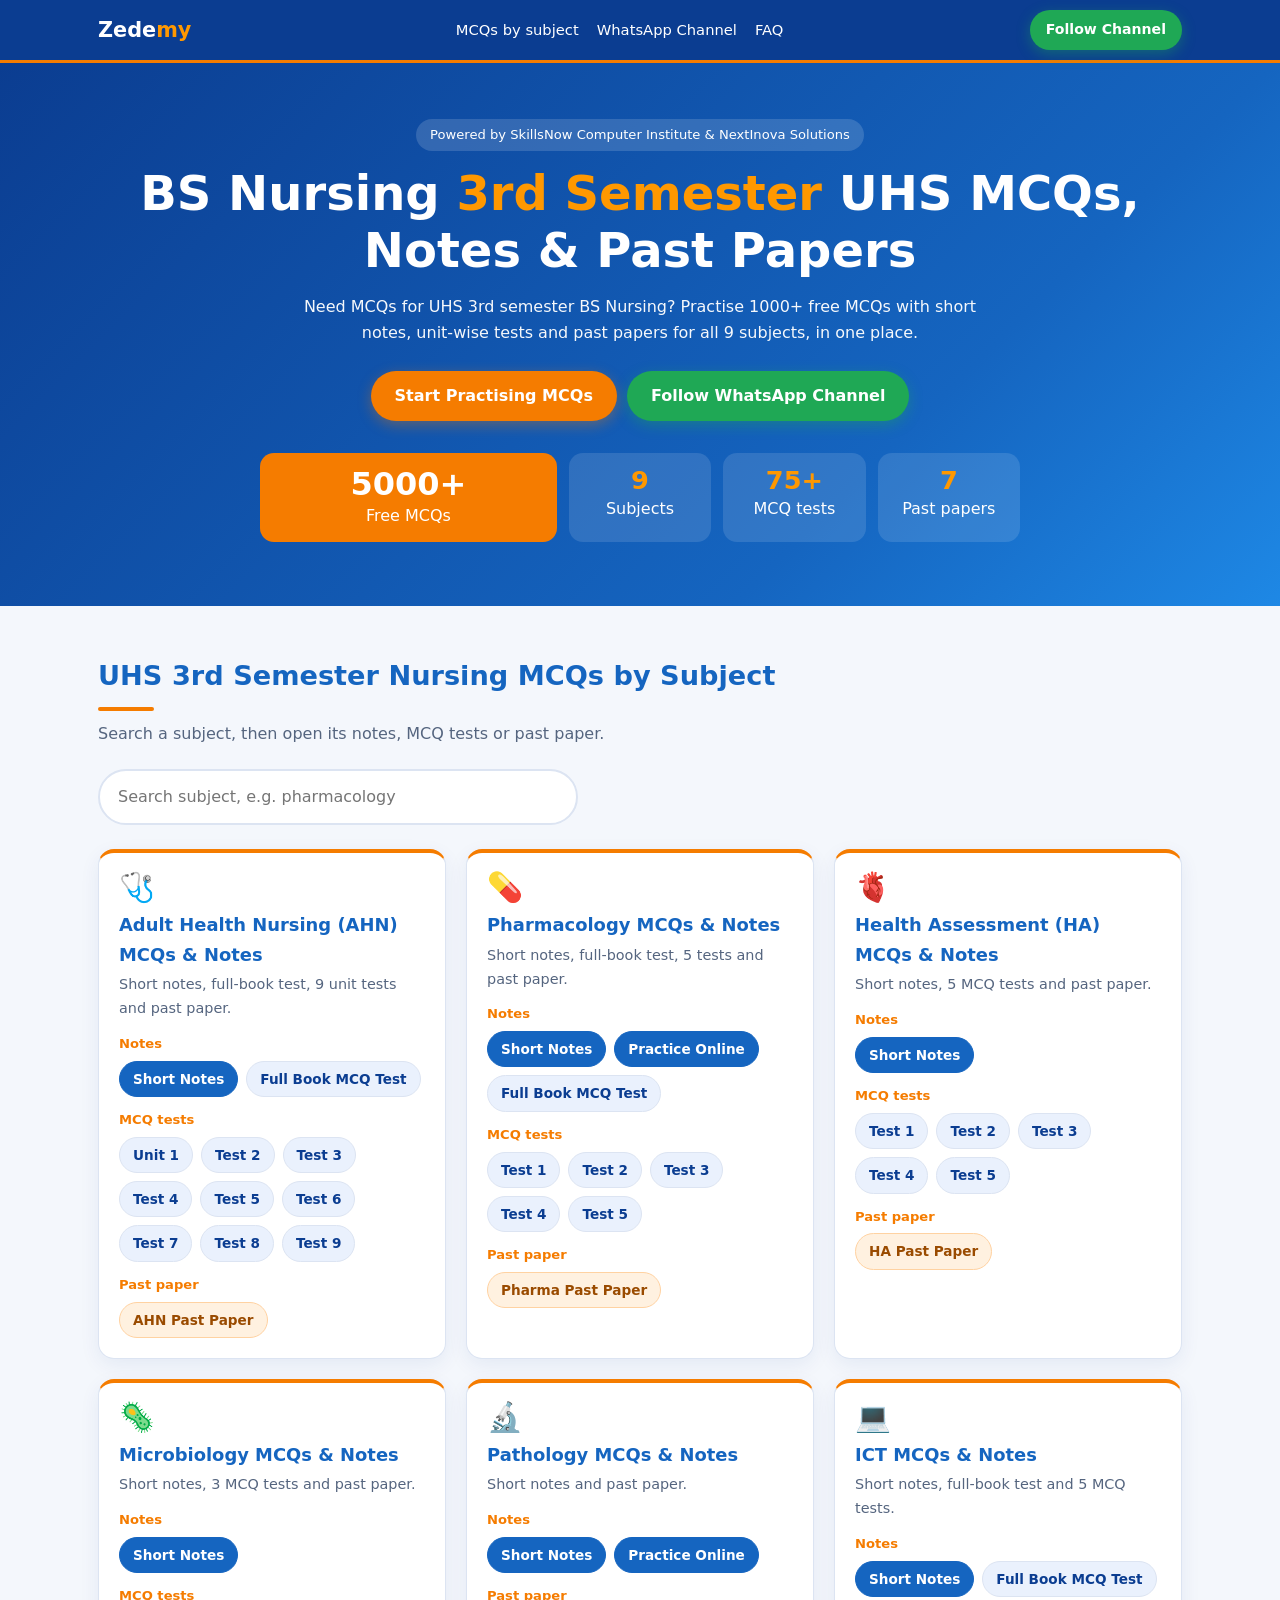
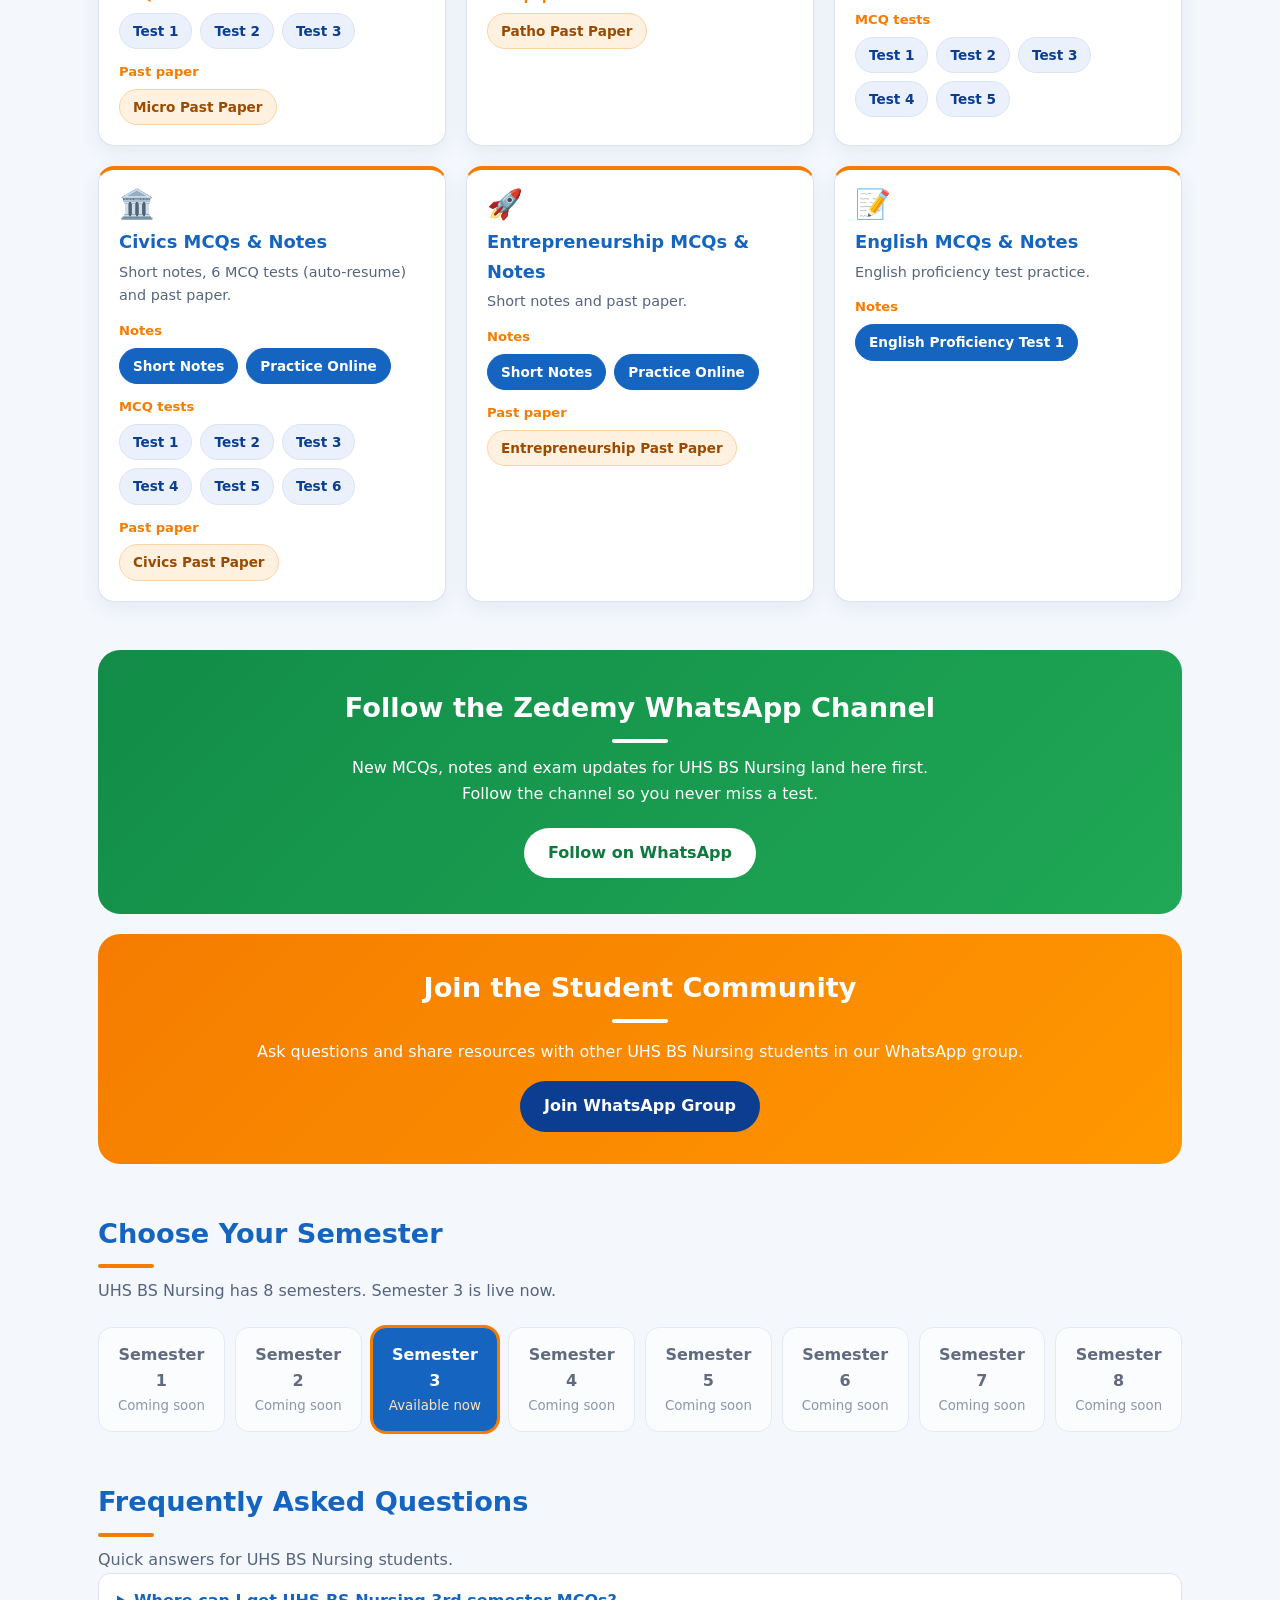
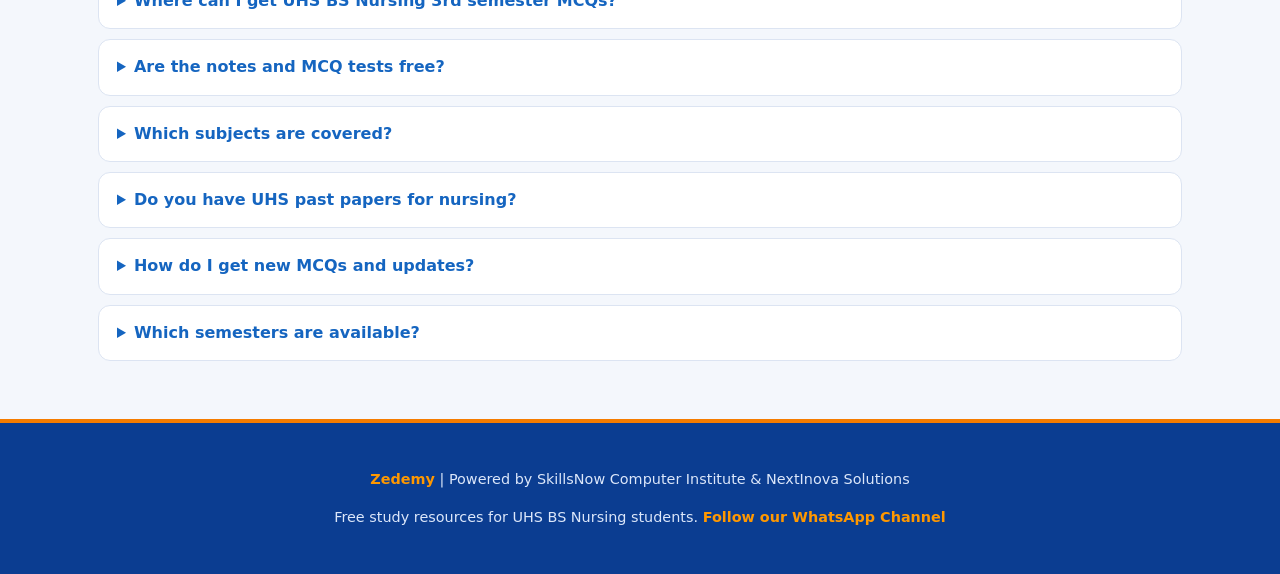
==== commit a409880f: "Update index.html" ====
--- a/index.html
+++ b/index.html
@@ -3,165 +3,170 @@
 <head>
 <meta charset="utf-8">
 <meta name="viewport" content="width=device-width, initial-scale=1, viewport-fit=cover">
-<title>BS Nursing 3rd Semester UHS Notes, MCQ Tests & Past Papers | Zedemy</title>
-<meta name="description" content="Free BS Nursing 3rd semester UHS short notes, full-book MCQ tests, unit tests and past papers for Pathology, Pharmacology, Microbiology, AHN, Health Assessment, ICT, Entrepreneurship, Civics and English. By Zedemy.">
-<meta name="keywords" content="BS Nursing 3rd semester UHS, UHS nursing notes, nursing MCQs, AHN notes, pharmacology MCQs, microbiology MCQs, pathology notes, nursing past papers, Zedemy">
-<meta name="robots" content="index, follow">
+<title>BS Nursing 3rd Semester UHS MCQs (5000+), Notes &amp; Past Papers | Zedemy</title>
+<meta name="description" content="1000+ free MCQs for UHS BS Nursing 3rd semester: AHN, Pharmacology, Microbiology, Pathology, Health Assessment, ICT, Civics, Entrepreneurship. Short notes, unit tests and past papers by Zedemy.">
+<meta name="keywords" content="BS Nursing 3rd semester MCQs, UHS 3rd semester nursing MCQs, UHS BS Nursing notes, AHN MCQs, pharmacology MCQs nursing, microbiology MCQs, pathology notes, civics MCQs, nursing past papers UHS, Zedemy">
+<meta name="robots" content="index, follow, max-image-preview:large, max-snippet:-1">
+<meta name="author" content="Zedemy">
 <meta name="theme-color" content="#0B3D91">
+<!-- Replace with your real page address before publishing -->
+<link rel="canonical" href="https://YOUR-DOMAIN/bs-nursing-3rd-semester-uhs-mcqs/">
 <meta property="og:type" content="website">
-<meta property="og:title" content="BS Nursing 3rd Semester UHS Notes, Tests & Past Papers | Zedemy">
-<meta property="og:description" content="Short notes, MCQ tests and past papers for all 3rd semester UHS BS Nursing subjects, in one place.">
+<meta property="og:site_name" content="Zedemy">
+<meta property="og:title" content="1000+ BS Nursing 3rd Semester UHS MCQs, Notes &amp; Past Papers | Zedemy">
+<meta property="og:description" content="Free UHS BS Nursing 3rd semester MCQs, short notes and past papers for all 9 subjects.">
 <meta name="twitter:card" content="summary">
+<meta name="twitter:title" content="1000+ BS Nursing 3rd Semester UHS MCQs | Zedemy">
+<meta name="twitter:description" content="Free MCQs, notes and past papers for UHS BS Nursing 3rd semester.">
 <link rel="icon" href="data:image/svg+xml,<svg xmlns=%22http://www.w3.org/2000/svg%22 viewBox=%220 0 100 100%22><text y=%22.9em%22 font-size=%2290%22>🎓</text></svg>">
-<script type="application/ld+json">{"@context":"https://schema.org","@type":"EducationalOrganization","name":"Zedemy","description":"Zedemy, powered by SkillsNow Computer Institute & NextInova Solutions, offers free study resources for BS Nursing UHS students.","url":"https://chat.whatsapp.com/F4L9KdHK7OZ0QPsqKY3s3s"}</script>
+<script type="application/ld+json">{"@context": "https://schema.org", "@graph": [{"@type": "EducationalOrganization", "name": "Zedemy", "description": "Free study resources for BS Nursing UHS students, powered by SkillsNow Computer Institute and NextInova Solutions.", "sameAs": ["https://whatsapp.com/channel/0029VbCnusvGpLHQtKR0O72l"]}, {"@type": "WebPage", "name": "BS Nursing 3rd Semester UHS MCQs, Notes & Past Papers", "about": "UHS BS Nursing 3rd semester MCQs", "inLanguage": "en", "isAccessibleForFree": true, "audience": {"@type": "EducationalAudience", "educationalRole": "student"}}, {"@type": "ItemList", "name": "BS Nursing 3rd Semester UHS subjects", "itemListElement": [{"@type": "ListItem", "position": 1, "name": "Adult Health Nursing (AHN) MCQs", "url": "#adult-health-nursing"}, {"@type": "ListItem", "position": 2, "name": "Pharmacology MCQs", "url": "#pharmacology"}, {"@type": "ListItem", "position": 3, "name": "Health Assessment (HA) MCQs", "url": "#health-assessment"}, {"@type": "ListItem", "position": 4, "name": "Microbiology MCQs", "url": "#microbiology"}, {"@type": "ListItem", "position": 5, "name": "Pathology MCQs", "url": "#pathology"}, {"@type": "ListItem", "position": 6, "name": "ICT MCQs", "url": "#ict"}, {"@type": "ListItem", "position": 7, "name": "Civics MCQs", "url": "#civics"}, {"@type": "ListItem", "position": 8, "name": "Entrepreneurship MCQs", "url": "#entrepreneurship"}, {"@type": "ListItem", "position": 9, "name": "English MCQs", "url": "#english"}]}]}</script>
+<script type="application/ld+json">{"@context": "https://schema.org", "@type": "FAQPage", "mainEntity": [{"@type": "Question", "name": "Where can I get UHS BS Nursing 3rd semester MCQs?", "acceptedAnswer": {"@type": "Answer", "text": "Zedemy has 1000+ free MCQs for BS Nursing 3rd semester (UHS) across Adult Health Nursing, Pharmacology, Health Assessment, Microbiology, Pathology, ICT, Civics, Entrepreneurship and English. Pick a subject below and start a test."}}, {"@type": "Question", "name": "Are the notes and MCQ tests free?", "acceptedAnswer": {"@type": "Answer", "text": "Yes. All short notes, MCQ tests and past papers on Zedemy are free for students."}}, {"@type": "Question", "name": "Which subjects are covered?", "acceptedAnswer": {"@type": "Answer", "text": "Adult Health Nursing (AHN), Pharmacology, Health Assessment, Microbiology, Pathology, ICT, Civics, Entrepreneurship and English."}}, {"@type": "Question", "name": "Do you have UHS past papers for nursing?", "acceptedAnswer": {"@type": "Answer", "text": "Yes. Past paper practice is available for AHN, Pharmacology, Health Assessment, Microbiology, Pathology, Civics and Entrepreneurship."}}, {"@type": "Question", "name": "How do I get new MCQs and updates?", "acceptedAnswer": {"@type": "Answer", "text": "Follow the Zedemy WhatsApp Channel for new MCQs and notes, or join the WhatsApp community group to ask questions."}}, {"@type": "Question", "name": "Which semesters are available?", "acceptedAnswer": {"@type": "Answer", "text": "Semester 3 is live now. Semesters 1, 2 and 4 to 8 will be added step by step."}}]}</script>
 <style>
-:root{--blue:#0B3D91;--blue2:#1565C0;--orange:#F57C00;--orange2:#FF9800;--bg:#F4F7FC;--card:#fff;--text:#14213D;--muted:#5B6B86;--line:#DCE4F2;--chip:#EAF1FD;--chipt:#0B3D91;box-sizing:border-box;padding-top:env(safe-area-inset-top,0px);padding-bottom:env(safe-area-inset-bottom,0px);color-scheme:light}
-@media(prefers-color-scheme:dark){:root:not([data-theme="light"]){--bg:#0A1426;--card:#111F3A;--text:#EAF0FB;--muted:#9FB0CF;--line:#223559;--chip:#182B50;--chipt:#9CC2FF;--blue:#0A2A66;color-scheme:dark}}
-:root[data-theme="dark"]{--bg:#0A1426;--card:#111F3A;--text:#EAF0FB;--muted:#9FB0CF;--line:#223559;--chip:#182B50;--chipt:#9CC2FF;--blue:#0A2A66;color-scheme:dark}
-html{scroll-padding-top:calc(70px + env(safe-area-inset-top,0px));scroll-behavior:smooth}
+:root{--blue:#0B3D91;--blue2:#1565C0;--orange:#F57C00;--orange2:#FF9800;--wa:#1FA855;--bg:#F4F7FC;--card:#fff;--text:#14213D;--muted:#55657F;--line:#DCE4F2;--chip:#EAF1FD;--chipt:#0B3D91;--paperbg:#FFF1E0;--papert:#9A4B00;color-scheme:light;box-sizing:border-box;padding-top:env(safe-area-inset-top,0px);padding-bottom:env(safe-area-inset-bottom,0px)}
+@media(prefers-color-scheme:dark){:root:not([data-theme="light"]){--bg:#0A1426;--card:#111F3A;--text:#EAF0FB;--muted:#A5B5D2;--line:#223559;--chip:#182B50;--chipt:#9CC2FF;--blue:#0A2A66;--paperbg:#3A2610;--papert:#FFC888;color-scheme:dark}}
+:root[data-theme="dark"]{--bg:#0A1426;--card:#111F3A;--text:#EAF0FB;--muted:#A5B5D2;--line:#223559;--chip:#182B50;--chipt:#9CC2FF;--blue:#0A2A66;--paperbg:#3A2610;--papert:#FFC888;color-scheme:dark}
 *{box-sizing:border-box}
-body{margin:0;background:var(--bg);color:var(--text);font:16px/1.6 "Segoe UI",system-ui,-apple-system,Roboto,Arial,sans-serif}
-a{text-decoration:none;color:inherit}
+html{scroll-behavior:smooth;scroll-padding-top:calc(76px + env(safe-area-inset-top,0px))}
+body{margin:0;background:var(--bg);color:var(--text);font:16px/1.65 "Segoe UI",system-ui,-apple-system,Roboto,Arial,sans-serif}
+a{color:inherit;text-decoration:none}
 body::before{content:"";position:fixed;inset:0 0 auto;height:env(safe-area-inset-top,0px);background:var(--blue);z-index:10}
+.wrap{max-width:1120px;margin:0 auto;padding:0 18px}
 header{position:sticky;top:env(safe-area-inset-top,0px);z-index:11;background:var(--blue);color:#fff;border-bottom:3px solid var(--orange)}
-.wrap{max-width:1120px;margin:0 auto;padding:0 18px}
 .nav{display:flex;align-items:center;justify-content:space-between;height:60px;gap:12px}
-.logo{font-weight:800;font-size:1.25rem;letter-spacing:.3px}.logo span{color:var(--orange2)}
-nav a{margin-left:18px;font-size:.92rem;opacity:.92}nav a:hover{color:var(--orange2)}
-.btn{display:inline-block;background:var(--orange);color:#fff;font-weight:700;padding:11px 22px;border-radius:999px;box-shadow:0 4px 14px rgba(245,124,0,.35);transition:.2s}
+.logo{font-weight:800;font-size:1.3rem}.logo span{color:var(--orange2)}
+nav a{margin-left:18px;font-size:.92rem}nav a:hover{color:var(--orange2)}
+.btn{display:inline-flex;align-items:center;gap:8px;background:var(--orange);color:#fff;font-weight:700;padding:12px 24px;border-radius:999px;box-shadow:0 4px 14px rgba(245,124,0,.35);transition:transform .15s,background .15s}
 .btn:hover{background:var(--orange2);transform:translateY(-2px)}
+.btn.wa{background:var(--wa);box-shadow:0 4px 14px rgba(31,168,85,.4)}
+.btn.wa:hover{background:#25C462}
+.btn.sm{padding:8px 16px;font-size:.88rem}
 .btn.ghost{background:transparent;border:2px solid #fff;box-shadow:none}
-.hero{background:linear-gradient(135deg,#0B3D91,#1565C0 70%,#1E88E5);color:#fff;padding:64px 0 70px;text-align:center}
-.hero h1{font-size:clamp(1.8rem,4.6vw,3rem);line-height:1.2;margin:10px 0 14px}
+:focus-visible{outline:3px solid var(--orange2);outline-offset:2px}
+.hero{background:linear-gradient(135deg,#0B3D91,#1565C0 70%,#1E88E5);color:#fff;padding:56px 0 64px;text-align:center}
+.hero h1{font-size:clamp(1.8rem,4.6vw,3rem);line-height:1.2;margin:14px 0}
 .hero h1 em{font-style:normal;color:var(--orange2)}
-.hero p{max-width:680px;margin:0 auto 26px;opacity:.95}
+.hero p{max-width:700px;margin:0 auto 24px;opacity:.96}
 .badge{display:inline-block;background:rgba(255,255,255,.15);padding:5px 14px;border-radius:999px;font-size:.82rem}
-.hero .btn{margin:6px}
-.stats{display:flex;flex-wrap:wrap;justify-content:center;gap:12px;margin-top:30px}
-.stats div{background:rgba(255,255,255,.12);border-radius:14px;padding:12px 22px}
-.stats b{display:block;font-size:1.5rem;color:var(--orange2)}
-section{padding:54px 0}
+.cta{display:flex;flex-wrap:wrap;gap:10px;justify-content:center}
+.stats{display:grid;grid-template-columns:repeat(auto-fit,minmax(120px,1fr));gap:12px;max-width:760px;margin:32px auto 0}
+.stats div{background:rgba(255,255,255,.12);border-radius:14px;padding:12px}
+.stats b{display:block;font-size:1.6rem;color:var(--orange2);line-height:1.2}
+.stats .big{background:var(--orange);grid-column:span 2}.stats .big b{color:#fff;font-size:2rem}
+section{padding:48px 0}
 h2{font-size:1.7rem;margin:0 0 6px;color:var(--blue2)}
 h2::after{content:"";display:block;width:56px;height:4px;background:var(--orange);border-radius:4px;margin-top:8px}
-.sub{color:var(--muted);margin:10px 0 26px}
-.sem{display:grid;grid-template-columns:repeat(auto-fit,minmax(120px,1fr));gap:12px}
-.sem div{background:var(--card);border:1px solid var(--line);border-radius:14px;padding:16px;text-align:center;font-weight:700}
-.sem small{display:block;font-weight:500;color:var(--muted)}
-.sem .on{background:linear-gradient(135deg,var(--blue2),var(--blue));color:#fff;border-color:var(--orange);box-shadow:0 0 0 2px var(--orange)}
-.sem .on small{color:#FFD9A8}
-.sem .off{opacity:.6}
+@media(prefers-color-scheme:dark){h2{color:#9CC2FF}}
+.sub{color:var(--muted);margin:10px 0 22px}
+.search{width:100%;max-width:480px;padding:13px 18px;border-radius:999px;border:2px solid var(--line);background:var(--card);color:var(--text);font:inherit;margin-bottom:24px}
+.search:focus{border-color:var(--orange);outline:none}
 .grid{display:grid;grid-template-columns:repeat(auto-fill,minmax(310px,1fr));gap:20px}
 .card{background:var(--card);border:1px solid var(--line);border-top:4px solid var(--orange);border-radius:16px;padding:20px;box-shadow:0 6px 20px rgba(11,61,145,.07)}
-.card h3{margin:0 0 4px;color:var(--blue2);font-size:1.15rem}
-.card p{margin:0 0 12px;color:var(--muted);font-size:.9rem}
-.card h4{margin:12px 0 6px;font-size:.78rem;text-transform:uppercase;letter-spacing:.8px;color:var(--orange)}
+.ic{font-size:1.8rem;line-height:1}
+.card h3{margin:8px 0 4px;color:var(--blue2);font-size:1.12rem}
+@media(prefers-color-scheme:dark){.card h3{color:#9CC2FF}}
+.card p{margin:0 0 10px;color:var(--muted);font-size:.9rem}
+.card h4{margin:12px 0 6px;font-size:.82rem;color:var(--orange)}
 .row{display:flex;flex-wrap:wrap;gap:8px}
-.chip{background:var(--chip);color:var(--chipt);padding:6px 13px;border-radius:999px;font-size:.84rem;font-weight:600;border:1px solid var(--line);transition:.15s}
+.chip{background:var(--chip);color:var(--chipt);padding:6px 13px;border-radius:999px;font-size:.85rem;font-weight:600;border:1px solid var(--line);transition:background .15s,color .15s}
 .chip:hover{background:var(--orange);color:#fff;border-color:var(--orange)}
-.chip.main{background:var(--blue2);color:#fff}
-.chip.paper{background:#FFF1E0;color:#B35900;border-color:#FFD2A1}
-.join{background:linear-gradient(135deg,#F57C00,#FF9800);color:#fff;text-align:center;border-radius:22px;padding:40px 22px}
+.chip.main{background:var(--blue2);color:#fff;border-color:var(--blue2)}
+.chip.paper{background:var(--paperbg);color:var(--papert);border-color:#FFD2A1}
+.empty{display:none;color:var(--muted)}
+.sem{display:grid;grid-template-columns:repeat(auto-fit,minmax(110px,1fr));gap:10px}
+.sem div,.sem a{background:var(--card);border:1px solid var(--line);border-radius:14px;padding:14px;text-align:center;font-weight:700;opacity:.65}
+.sem small{display:block;font-weight:500;color:var(--muted)}
+.sem a{opacity:1;background:var(--blue2);color:#fff;border-color:var(--orange);box-shadow:0 0 0 2px var(--orange)}
+.sem a small{color:#FFE0B8}
+.wachan{background:linear-gradient(135deg,#128C48,#1FA855);color:#fff;border-radius:22px;padding:36px 22px;text-align:center}
+.wachan h2{color:#fff}.wachan h2::after{background:#fff;margin:8px auto 0}
+.wachan p{max-width:600px;margin:12px auto 20px}
+.wachan .btn{background:#fff;color:#0E7A3E;box-shadow:none}
+.join{background:linear-gradient(135deg,#F57C00,#FF9800);color:#fff;border-radius:22px;padding:32px 22px;text-align:center;margin-top:20px}
 .join h2{color:#fff}.join h2::after{background:#fff;margin:8px auto 0}
-.join .btn{background:var(--blue);box-shadow:0 4px 14px rgba(11,61,145,.4)}
+.join .btn{background:var(--blue);box-shadow:none}
 .faq details{background:var(--card);border:1px solid var(--line);border-radius:12px;padding:14px 18px;margin-bottom:10px}
 .faq summary{cursor:pointer;font-weight:700;color:var(--blue2)}
+@media(prefers-color-scheme:dark){.faq summary{color:#9CC2FF}}
+.faq p{margin:10px 0 0;color:var(--muted)}
 footer{background:var(--blue);color:#DCE7FA;text-align:center;padding:30px 18px;border-top:4px solid var(--orange);font-size:.9rem}
 footer b{color:var(--orange2)}
-@media(max-width:680px){nav{display:none}}
+@media(max-width:700px){nav{display:none}.stats .big{grid-column:span 2}}
+@media(prefers-reduced-motion:reduce){html{scroll-behavior:auto}*{transition:none!important}}
 </style>
 </head>
 <body>
 <header><div class="wrap nav">
-<a class="logo" href="#top">Zede<span>my</span></a>
-<nav><a href="#semesters">Semesters</a><a href="#subjects">Subjects</a><a href="#faq">FAQ</a></nav>
-<a class="btn" href="https://chat.whatsapp.com/F4L9KdHK7OZ0QPsqKY3s3s?s=cl&amp;p=a&amp;iam=2" target="_blank" rel="noopener">Join Group</a>
+<a class="logo" href="#top" aria-label="Zedemy home">Zede<span>my</span></a>
+<nav aria-label="Main"><a href="#subjects">MCQs by subject</a><a href="#channel">WhatsApp Channel</a><a href="#faq">FAQ</a></nav>
+<a class="btn wa sm" href="https://whatsapp.com/channel/0029VbCnusvGpLHQtKR0O72l" target="_blank" rel="noopener">Follow Channel</a>
 </div></header>
 
 <main id="top">
 <div class="hero"><div class="wrap">
 <span class="badge">Powered by SkillsNow Computer Institute &amp; NextInova Solutions</span>
-<h1>BS Nursing <em>3rd Semester</em> UHS Notes, MCQ Tests &amp; Past Papers</h1>
-<p>Everything you need to prepare for your UHS exams in one place: short notes, full-book MCQs, unit-wise tests and past papers for all 9 subjects.</p>
-<a class="btn" href="#subjects">Start Studying</a>
-<a class="btn ghost" href="https://chat.whatsapp.com/F4L9KdHK7OZ0QPsqKY3s3s?s=cl&amp;p=a&amp;iam=2" target="_blank" rel="noopener">Join Zedemy Community</a>
-<div class="stats"><div><b>9</b>Subjects</div><div><b>40+</b>MCQ Tests</div><div><b>7</b>Past Papers</div><div><b>Free</b>Access</div></div>
+<h1>BS Nursing <em>3rd Semester</em> UHS MCQs, Notes &amp; Past Papers</h1>
+<p>Need MCQs for UHS 3rd semester BS Nursing? Practise 1000+ free MCQs with short notes, unit-wise tests and past papers for all 9 subjects, in one place.</p>
+<div class="cta">
+<a class="btn" href="#subjects">Start Practising MCQs</a>
+<a class="btn wa" href="https://whatsapp.com/channel/0029VbCnusvGpLHQtKR0O72l" target="_blank" rel="noopener">Follow WhatsApp Channel</a>
+</div>
+<div class="stats">
+<div class="big"><b>5000+</b>Free MCQs</div>
+<div><b>9</b>Subjects</div><div><b>75+</b>MCQ tests</div><div><b>7</b>Past papers</div>
+</div>
 </div></div>
 
-<section id="semesters"><div class="wrap">
+<section id="subjects"><div class="wrap">
+<h2>UHS 3rd Semester Nursing MCQs by Subject</h2>
+<p class="sub">Search a subject, then open its notes, MCQ tests or past paper.</p>
+<input class="search" id="q" type="search" placeholder="Search subject, e.g. pharmacology" aria-label="Search subjects">
+<div class="grid" id="grid">
+<article class="card" id="adult-health-nursing" data-s="adult health nursing (ahn)"><div class="ic" aria-hidden="true">🩺</div><h3>Adult Health Nursing (AHN) MCQs &amp; Notes</h3><p>Short notes, full-book test, 9 unit tests and past paper.</p><h4>Notes</h4><div class="row"><a class="chip main" href="https://drive.google.com/file/d/1iaJAniMZ0S2jGeTK5K5_R0zB4FW2uABl/view?usp=drive_link" target="_blank" rel="noopener">Short Notes</a><a class="chip" href="https://forms.gle/ckEfEEaADFMU6NzG7" target="_blank" rel="noopener">Full Book MCQ Test</a></div><h4>MCQ tests</h4><div class="row"><a class="chip" href="https://forms.gle/M9rejJ7P3MgDDNJm6" target="_blank" rel="noopener">Unit 1</a><a class="chip" href="https://forms.gle/kq2D6AGX8ggjhLg96" target="_blank" rel="noopener">Test 2</a><a class="chip" href="https://forms.gle/AcvwiwCHca6vq6Ej8" target="_blank" rel="noopener">Test 3</a><a class="chip" href="https://forms.gle/FCnCFg9q7bfFmd5EA" target="_blank" rel="noopener">Test 4</a><a class="chip" href="https://forms.gle/FoqVXt1LLUKEErYM9" target="_blank" rel="noopener">Test 5</a><a class="chip" href="https://forms.gle/k8JMD2YzTXhb6ztZ6" target="_blank" rel="noopener">Test 6</a><a class="chip" href="https://forms.gle/xKr9czMZpMvY7nmE7" target="_blank" rel="noopener">Test 7</a><a class="chip" href="https://forms.gle/PsTFv8Ve2LSMjKXp8" target="_blank" rel="noopener">Test 8</a><a class="chip" href="https://forms.gle/3eTm9ab79uQ2NH4NA" target="_blank" rel="noopener">Test 9</a></div><h4>Past paper</h4><div class="row"><a class="chip paper" href="https://forms.gle/BYvDPzrBfVFieDzVA" target="_blank" rel="noopener">AHN Past Paper</a></div></article>
+<article class="card" id="pharmacology" data-s="pharmacology"><div class="ic" aria-hidden="true">💊</div><h3>Pharmacology MCQs &amp; Notes</h3><p>Short notes, full-book test, 5 tests and past paper.</p><h4>Notes</h4><div class="row"><a class="chip main" href="https://drive.google.com/file/d/1xzstqBJcZIleLVSF5OdiDh5GWeA4gZhN/view?usp=drive_link" target="_blank" rel="noopener">Short Notes</a><a class="chip main" href="pharmacology.html">Practice Online</a><a class="chip" href="https://forms.gle/GA4x8JgwnTjwoq348" target="_blank" rel="noopener">Full Book MCQ Test</a></div><h4>MCQ tests</h4><div class="row"><a class="chip" href="https://forms.gle/efUCmCN9gWwZsHc37" target="_blank" rel="noopener">Test 1</a><a class="chip" href="https://forms.gle/13EP3KzPnd1JMA7W6" target="_blank" rel="noopener">Test 2</a><a class="chip" href="https://forms.gle/9PQByYP6KnaD3LUTA" target="_blank" rel="noopener">Test 3</a><a class="chip" href="https://forms.gle/fF8VXgKx47PdX9dE6" target="_blank" rel="noopener">Test 4</a><a class="chip" href="https://forms.gle/g2fT4rGyZ1VBpMah9" target="_blank" rel="noopener">Test 5</a></div><h4>Past paper</h4><div class="row"><a class="chip paper" href="https://forms.gle/cnWhkeDY4PxLjwxJ6" target="_blank" rel="noopener">Pharma Past Paper</a></div></article>
+<article class="card" id="health-assessment" data-s="health assessment (ha)"><div class="ic" aria-hidden="true">🫀</div><h3>Health Assessment (HA) MCQs &amp; Notes</h3><p>Short notes, 5 MCQ tests and past paper.</p><h4>Notes</h4><div class="row"><a class="chip main" href="https://drive.google.com/file/d/1sEzss-cV4IrKcfQjsDYtf8R2HyiJnTq8/view?usp=sharing" target="_blank" rel="noopener">Short Notes</a></div><h4>MCQ tests</h4><div class="row"><a class="chip" href="https://forms.gle/T3CTas9FgcPULF887" target="_blank" rel="noopener">Test 1</a><a class="chip" href="https://forms.gle/ajEULnMrd3BEyzkJ9" target="_blank" rel="noopener">Test 2</a><a class="chip" href="https://forms.gle/H42jn9vPB2XQZh6z9" target="_blank" rel="noopener">Test 3</a><a class="chip" href="https://forms.gle/HWAtP8edY9vqF7AZ7" target="_blank" rel="noopener">Test 4</a><a class="chip" href="https://forms.gle/n7xC9rHReistDEGo7" target="_blank" rel="noopener">Test 5</a></div><h4>Past paper</h4><div class="row"><a class="chip paper" href="https://forms.gle/CwSBMmF9FvC2uKaQ8" target="_blank" rel="noopener">HA Past Paper</a></div></article>
+<article class="card" id="microbiology" data-s="microbiology"><div class="ic" aria-hidden="true">🦠</div><h3>Microbiology MCQs &amp; Notes</h3><p>Short notes, 3 MCQ tests and past paper.</p><h4>Notes</h4><div class="row"><a class="chip main" href="https://drive.google.com/file/d/1BAgMOII8FAps855kjIgvWQe3g5MTJJIq/view?usp=drive_link" target="_blank" rel="noopener">Short Notes</a></div><h4>MCQ tests</h4><div class="row"><a class="chip" href="https://forms.gle/eKBkfjYPLzeQtVHK7" target="_blank" rel="noopener">Test 1</a><a class="chip" href="https://forms.gle/3oz8PgApv2MZNwET7" target="_blank" rel="noopener">Test 2</a><a class="chip" href="https://forms.gle/JDkjbN8UpT7cyy9w7" target="_blank" rel="noopener">Test 3</a></div><h4>Past paper</h4><div class="row"><a class="chip paper" href="https://forms.gle/5JBUZMLueuThBvis5" target="_blank" rel="noopener">Micro Past Paper</a></div></article>
+<article class="card" id="pathology" data-s="pathology"><div class="ic" aria-hidden="true">🔬</div><h3>Pathology MCQs &amp; Notes</h3><p>Short notes and past paper.</p><h4>Notes</h4><div class="row"><a class="chip main" href="https://drive.google.com/file/d/16wvnBx2r3Iyyzwlp0-MZtqWtSscNNc0e/view?usp=drive_link" target="_blank" rel="noopener">Short Notes</a><a class="chip main" href="pathology.html">Practice Online</a></div><h4>Past paper</h4><div class="row"><a class="chip paper" href="https://forms.gle/XibLBERKfLBoK6d59" target="_blank" rel="noopener">Patho Past Paper</a></div></article>
+<article class="card" id="ict" data-s="ict"><div class="ic" aria-hidden="true">💻</div><h3>ICT MCQs &amp; Notes</h3><p>Short notes, full-book test and 5 MCQ tests.</p><h4>Notes</h4><div class="row"><a class="chip main" href="https://drive.google.com/file/d/1waeJvgzEpenfhNo0btJhQNfgEb0R_wwL/view?usp=drive_link" target="_blank" rel="noopener">Short Notes</a><a class="chip" href="https://forms.gle/ALdu7K21uEha3TR29" target="_blank" rel="noopener">Full Book MCQ Test</a></div><h4>MCQ tests</h4><div class="row"><a class="chip" href="https://forms.gle/6U9hk55XSxp7GPBj9" target="_blank" rel="noopener">Test 1</a><a class="chip" href="https://forms.gle/FG4ow9kE4d2rSjqt9" target="_blank" rel="noopener">Test 2</a><a class="chip" href="https://forms.gle/6U7Dtmq5wGUqqb658" target="_blank" rel="noopener">Test 3</a><a class="chip" href="https://forms.gle/5mZj6qpjUBRPCR248" target="_blank" rel="noopener">Test 4</a><a class="chip" href="https://forms.gle/QuigJBYxBmF5d1q1A" target="_blank" rel="noopener">Test 5</a></div></article>
+<article class="card" id="civics" data-s="civics"><div class="ic" aria-hidden="true">🏛️</div><h3>Civics MCQs &amp; Notes</h3><p>Short notes, 6 MCQ tests (auto-resume) and past paper.</p><h4>Notes</h4><div class="row"><a class="chip main" href="https://drive.google.com/file/d/186KhUmHN_whCXY3dSPBoNRlBGTvXRfuX/view?usp=drive_link" target="_blank" rel="noopener">Short Notes</a><a class="chip main" href="civics.html">Practice Online</a></div><h4>MCQ tests</h4><div class="row"><a class="chip" href="https://forms.gle/LTv7ReC6JPvDZj7Z7" target="_blank" rel="noopener">Test 1</a><a class="chip" href="https://forms.gle/2HrawJcnuA8EnuhH8" target="_blank" rel="noopener">Test 2</a><a class="chip" href="https://forms.gle/4SZAjyEei1kXPoWd6" target="_blank" rel="noopener">Test 3</a><a class="chip" href="https://forms.gle/vrnn2rCK81EP1UWbA" target="_blank" rel="noopener">Test 4</a><a class="chip" href="https://forms.gle/ZSKAmXNU9fP8PkuSA" target="_blank" rel="noopener">Test 5</a><a class="chip" href="https://forms.gle/C64acDgAEVFWPgGL8" target="_blank" rel="noopener">Test 6</a></div><h4>Past paper</h4><div class="row"><a class="chip paper" href="https://forms.gle/A5R5yMoLRcgzzFjt5" target="_blank" rel="noopener">Civics Past Paper</a></div></article>
+<article class="card" id="entrepreneurship" data-s="entrepreneurship"><div class="ic" aria-hidden="true">🚀</div><h3>Entrepreneurship MCQs &amp; Notes</h3><p>Short notes and past paper.</p><h4>Notes</h4><div class="row"><a class="chip main" href="https://drive.google.com/file/d/1MFxKQMAoHN_YyfoggqhikGnjrVir_TV-/view?usp=drive_link" target="_blank" rel="noopener">Short Notes</a><a class="chip main" href="entrepreneurship.html">Practice Online</a></div><h4>Past paper</h4><div class="row"><a class="chip paper" href="https://forms.gle/SLuefB8cYhQUggSa8" target="_blank" rel="noopener">Entrepreneurship Past Paper</a></div></article>
+<article class="card" id="english" data-s="english"><div class="ic" aria-hidden="true">📝</div><h3>English MCQs &amp; Notes</h3><p>English proficiency test practice.</p><h4>Notes</h4><div class="row"><a class="chip main" href="https://drive.google.com/file/d/1Adt1Txuj0q1guauIY_G0Elhi3-x2AHXT/view?usp=drive_link" target="_blank" rel="noopener">English Proficiency Test 1</a></div></article>
+
+</div>
+<p class="empty" id="none">No subject found. Try another name, or ask in our WhatsApp community.</p>
+</div></section>
+
+<section id="channel" style="padding-top:0"><div class="wrap">
+<div class="wachan">
+<h2>Follow the Zedemy WhatsApp Channel</h2>
+<p>New MCQs, notes and exam updates for UHS BS Nursing land here first. Follow the channel so you never miss a test.</p>
+<a class="btn" href="https://whatsapp.com/channel/0029VbCnusvGpLHQtKR0O72l" target="_blank" rel="noopener">Follow on WhatsApp</a>
+</div>
+<div class="join">
+<h2>Join the Student Community</h2>
+<p>Ask questions and share resources with other UHS BS Nursing students in our WhatsApp group.</p>
+<a class="btn" href="https://chat.whatsapp.com/F4L9KdHK7OZ0QPsqKY3s3s?s=cl&amp;p=a&amp;iam=2" target="_blank" rel="noopener">Join WhatsApp Group</a>
+</div>
+</div></section>
+
+<section style="padding-top:0"><div class="wrap">
 <h2>Choose Your Semester</h2>
-<p class="sub">UHS BS Nursing has 8 semesters. We are currently live with Semester 3, and the rest are coming soon.</p>
+<p class="sub">UHS BS Nursing has 8 semesters. Semester 3 is live now.</p>
 <div class="sem">
-<div class="off">Semester 1<small>Coming soon</small></div>
-<div class="off">Semester 2<small>Coming soon</small></div>
-<a class="on" href="#subjects" style="border-radius:14px;padding:16px;text-align:center;font-weight:700;border:1px solid var(--orange)">Semester 3<small>Available now</small></a>
-<div class="off">Semester 4<small>Coming soon</small></div>
-<div class="off">Semester 5<small>Coming soon</small></div>
-<div class="off">Semester 6<small>Coming soon</small></div>
-<div class="off">Semester 7<small>Coming soon</small></div>
-<div class="off">Semester 8<small>Coming soon</small></div>
-</div></div></section>
-
-<section id="subjects" style="padding-top:0"><div class="wrap">
-<h2>Semester 3 Subjects</h2>
-<p class="sub">Open short notes, attempt MCQ tests and practise past papers for each subject.</p>
-<div class="grid">
-
-<article class="card"><h3>Adult Health Nursing (AHN)</h3><p>Short notes, full book, unit tests and past paper.</p>
-<h4>Notes &amp; Book</h4><div class="row"><a class="chip main" href="https://drive.google.com/file/d/1iaJAniMZ0S2jGeTK5K5_R0zB4FW2uABl/view?usp=drive_link" target="_blank" rel="noopener">Short Notes</a><a class="chip" href="https://forms.gle/ckEfEEaADFMU6NzG7" target="_blank" rel="noopener">Full Book Test</a></div>
-<h4>Tests</h4><div class="row"><a class="chip" href="https://forms.gle/M9rejJ7P3MgDDNJm6" target="_blank" rel="noopener">Unit 1</a><a class="chip" href="https://forms.gle/kq2D6AGX8ggjhLg96" target="_blank" rel="noopener">Test 2</a><a class="chip" href="https://forms.gle/AcvwiwCHca6vq6Ej8" target="_blank" rel="noopener">Test 3</a><a class="chip" href="https://forms.gle/FCnCFg9q7bfFmd5EA" target="_blank" rel="noopener">Test 4</a><a class="chip" href="https://forms.gle/FoqVXt1LLUKEErYM9" target="_blank" rel="noopener">Test 5</a><a class="chip" href="https://forms.gle/k8JMD2YzTXhb6ztZ6" target="_blank" rel="noopener">Test 6</a><a class="chip" href="https://forms.gle/xKr9czMZpMvY7nmE7" target="_blank" rel="noopener">Test 7</a><a class="chip" href="https://forms.gle/PsTFv8Ve2LSMjKXp8" target="_blank" rel="noopener">Test 8</a><a class="chip" href="https://forms.gle/3eTm9ab79uQ2NH4NA" target="_blank" rel="noopener">Test 9</a></div>
-<h4>Past Paper</h4><div class="row"><a class="chip paper" href="https://forms.gle/BYvDPzrBfVFieDzVA" target="_blank" rel="noopener">AHN Past Paper</a></div></article>
-
-<article class="card"><h3>Pharmacology</h3><p>Short notes, full book test, 5 tests and past paper.</p>
-<h4>Notes &amp; Book</h4><div class="row"><a class="chip main" href="https://drive.google.com/file/d/1xzstqBJcZIleLVSF5OdiDh5GWeA4gZhN/view?usp=drive_link" target="_blank" rel="noopener">Short Notes</a><a class="chip" href="https://forms.gle/GA4x8JgwnTjwoq348" target="_blank" rel="noopener">Full Book Test</a></div>
-<h4>Tests</h4><div class="row"><a class="chip" href="https://forms.gle/efUCmCN9gWwZsHc37" target="_blank" rel="noopener">Test 1</a><a class="chip" href="https://forms.gle/13EP3KzPnd1JMA7W6" target="_blank" rel="noopener">Test 2</a><a class="chip" href="https://forms.gle/9PQByYP6KnaD3LUTA" target="_blank" rel="noopener">Test 3</a><a class="chip" href="https://forms.gle/fF8VXgKx47PdX9dE6" target="_blank" rel="noopener">Test 4</a><a class="chip" href="https://forms.gle/g2fT4rGyZ1VBpMah9" target="_blank" rel="noopener">Test 5</a></div>
-<h4>Past Paper</h4><div class="row"><a class="chip paper" href="https://forms.gle/cnWhkeDY4PxLjwxJ6" target="_blank" rel="noopener">Pharma Past Paper</a></div></article>
-
-<article class="card"><h3>Health Assessment (HA)</h3><p>Short notes, 5 tests and past paper.</p>
-<h4>Notes</h4><div class="row"><a class="chip main" href="https://drive.google.com/file/d/1sEzss-cV4IrKcfQjsDYtf8R2HyiJnTq8/view?usp=sharing" target="_blank" rel="noopener">Short Notes</a></div>
-<h4>Tests</h4><div class="row"><a class="chip" href="https://forms.gle/T3CTas9FgcPULF887" target="_blank" rel="noopener">Test 1</a><a class="chip" href="https://forms.gle/ajEULnMrd3BEyzkJ9" target="_blank" rel="noopener">Test 2</a><a class="chip" href="https://forms.gle/H42jn9vPB2XQZh6z9" target="_blank" rel="noopener">Test 3</a><a class="chip" href="https://forms.gle/HWAtP8edY9vqF7AZ7" target="_blank" rel="noopener">Test 4</a><a class="chip" href="https://forms.gle/n7xC9rHReistDEGo7" target="_blank" rel="noopener">Test 5</a></div>
-<h4>Past Paper</h4><div class="row"><a class="chip paper" href="https://forms.gle/CwSBMmF9FvC2uKaQ8" target="_blank" rel="noopener">HA Past Paper</a></div></article>
-
-<article class="card"><h3>Microbiology</h3><p>Short notes, 3 tests and past paper.</p>
-<h4>Notes</h4><div class="row"><a class="chip main" href="https://drive.google.com/file/d/1BAgMOII8FAps855kjIgvWQe3g5MTJJIq/view?usp=drive_link" target="_blank" rel="noopener">Short Notes</a></div>
-<h4>Tests</h4><div class="row"><a class="chip" href="https://forms.gle/eKBkfjYPLzeQtVHK7" target="_blank" rel="noopener">Test 1</a><a class="chip" href="https://forms.gle/3oz8PgApv2MZNwET7" target="_blank" rel="noopener">Test 2</a><a class="chip" href="https://forms.gle/JDkjbN8UpT7cyy9w7" target="_blank" rel="noopener">Test 3</a></div>
-<h4>Past Paper</h4><div class="row"><a class="chip paper" href="https://forms.gle/5JBUZMLueuThBvis5" target="_blank" rel="noopener">Micro Past Paper</a></div></article>
-
-<article class="card"><h3>Pathology</h3><p>Short notes and past paper.</p>
-<h4>Notes</h4><div class="row"><a class="chip main" href="https://drive.google.com/file/d/16wvnBx2r3Iyyzwlp0-MZtqWtSscNNc0e/view?usp=drive_link" target="_blank" rel="noopener">Short Notes</a></div>
-<h4>Past Paper</h4><div class="row"><a class="chip paper" href="https://forms.gle/XibLBERKfLBoK6d59" target="_blank" rel="noopener">Patho Past Paper</a></div></article>
-
-<article class="card"><h3>ICT</h3><p>Short notes, full book test and 5 tests.</p>
-<h4>Notes &amp; Book</h4><div class="row"><a class="chip main" href="https://drive.google.com/file/d/1waeJvgzEpenfhNo0btJhQNfgEb0R_wwL/view?usp=drive_link" target="_blank" rel="noopener">Short Notes</a><a class="chip" href="https://forms.gle/ALdu7K21uEha3TR29" target="_blank" rel="noopener">Full Book Test</a></div>
-<h4>Tests</h4><div class="row"><a class="chip" href="https://forms.gle/6U9hk55XSxp7GPBj9" target="_blank" rel="noopener">Test 1</a><a class="chip" href="https://forms.gle/FG4ow9kE4d2rSjqt9" target="_blank" rel="noopener">Test 2</a><a class="chip" href="https://forms.gle/6U7Dtmq5wGUqqb658" target="_blank" rel="noopener">Test 3</a><a class="chip" href="https://forms.gle/5mZj6qpjUBRPCR248" target="_blank" rel="noopener">Test 4</a><a class="chip" href="https://forms.gle/QuigJBYxBmF5d1q1A" target="_blank" rel="noopener">Test 5</a></div></article>
-
-<article class="card"><h3>Entrepreneurship</h3><p>Short notes and past paper.</p>
-<h4>Notes</h4><div class="row"><a class="chip main" href="https://drive.google.com/file/d/1MFxKQMAoHN_YyfoggqhikGnjrVir_TV-/view?usp=drive_link" target="_blank" rel="noopener">Short Notes</a></div>
-<h4>Past Paper</h4><div class="row"><a class="chip paper" href="https://forms.gle/SLuefB8cYhQUggSa8" target="_blank" rel="noopener">Entrepreneurship Past Paper</a></div></article>
-
-<article class="card"><h3>Civics</h3><p>Short notes and past paper.</p>
-<h4>Notes</h4><div class="row"><a class="chip main" href="https://drive.google.com/file/d/186KhUmHN_whCXY3dSPBoNRlBGTvXRfuX/view?usp=drive_link" target="_blank" rel="noopener">Short Notes</a></div>
-<h4>Past Paper</h4><div class="row"><a class="chip paper" href="https://forms.gle/A5R5yMoLRcgzzFjt5" target="_blank" rel="noopener">Civics Past Paper</a></div></article>
-
-<article class="card"><h3>English</h3><p>Proficiency test practice.</p>
-<h4>Notes &amp; Test</h4><div class="row"><a class="chip main" href="https://drive.google.com/file/d/1Adt1Txuj0q1guauIY_G0Elhi3-x2AHXT/view?usp=drive_link" target="_blank" rel="noopener">English Proficiency Test 1</a></div></article>
-
-</div></div></section>
-
-<section><div class="wrap"><div class="join">
-<h2>Join the Zedemy Community</h2>
-<p>Get new notes, tests and updates for every semester first. Join our WhatsApp group of UHS BS Nursing students.</p>
-<a class="btn" href="https://chat.whatsapp.com/F4L9KdHK7OZ0QPsqKY3s3s?s=cl&amp;p=a&amp;iam=2" target="_blank" rel="noopener">Join WhatsApp Group</a>
+<div>Semester 1<small>Coming soon</small></div><div>Semester 2<small>Coming soon</small></div>
+<a href="#subjects">Semester 3<small>Available now</small></a>
+<div>Semester 4<small>Coming soon</small></div><div>Semester 5<small>Coming soon</small></div><div>Semester 6<small>Coming soon</small></div><div>Semester 7<small>Coming soon</small></div><div>Semester 8<small>Coming soon</small></div>
 </div></div></section>
 
 <section id="faq" class="faq" style="padding-top:0"><div class="wrap">
 <h2>Frequently Asked Questions</h2><p class="sub">Quick answers for UHS BS Nursing students.</p>
-<details><summary>Which semester is available right now?</summary><p>Only BS Nursing 3rd semester (UHS) is live. Semesters 1, 2 and 4 to 8 will be added soon.</p></details>
-<details><summary>Are these notes and tests free?</summary><p>Yes. All notes, MCQ tests and past papers on Zedemy are free for students.</p></details>
-<details><summary>Which subjects are covered?</summary><p>Adult Health Nursing, Pharmacology, Health Assessment, Microbiology, Pathology, ICT, Entrepreneurship, Civics and English.</p></details>
-<details><summary>How do I get updates for other semesters?</summary><p>Join our WhatsApp community. We will announce each new semester there first.</p></details>
+<details><summary>Where can I get UHS BS Nursing 3rd semester MCQs?</summary><p>Zedemy has 5000+ free MCQs for BS Nursing 3rd semester (UHS) across Adult Health Nursing, Pharmacology, Health Assessment, Microbiology, Pathology, ICT, Civics, Entrepreneurship and English. Pick a subject below and start a test.</p></details><details><summary>Are the notes and MCQ tests free?</summary><p>Yes. All short notes, MCQ tests and past papers on Zedemy are free for students.</p></details><details><summary>Which subjects are covered?</summary><p>Adult Health Nursing (AHN), Pharmacology, Health Assessment, Microbiology, Pathology, ICT, Civics, Entrepreneurship and English.</p></details><details><summary>Do you have UHS past papers for nursing?</summary><p>Yes. Past paper practice is available for AHN, Pharmacology, Health Assessment, Microbiology, Pathology, Civics and Entrepreneurship.</p></details><details><summary>How do I get new MCQs and updates?</summary><p>Follow the Zedemy WhatsApp Channel for new MCQs and notes, or join the WhatsApp community group to ask questions.</p></details><details><summary>Which semesters are available?</summary><p>Semester 3 is live now. Semesters 1, 2 and 4 to 8 will be added step by step.</p></details>
 </div></section>
 </main>
 
-<footer><p><b>Zedemy</b> | Powered by SkillsNow Computer Institute &amp; NextInova Solutions</p><p>Study resources for BS Nursing UHS students. Semesters 1 to 8 are being added step by step.</p></footer>
+<footer><p><b>Zedemy</b> | Powered by SkillsNow Computer Institute &amp; NextInova Solutions</p><p>Free study resources for UHS BS Nursing students. <a href="https://whatsapp.com/channel/0029VbCnusvGpLHQtKR0O72l" target="_blank" rel="noopener"><b>Follow our WhatsApp Channel</b></a></p></footer>
+<script>
+(function(){var q=document.getElementById('q'),c=document.querySelectorAll('#grid .card'),n=document.getElementById('none');
+q.addEventListener('input',function(){var v=q.value.trim().toLowerCase(),s=0;c.forEach(function(e){var m=!v||e.dataset.s.indexOf(v)>-1;e.style.display=m?'':'none';if(m)s++});n.style.display=s?'none':'block'})})();
+</script>
 </body>
 </html>
